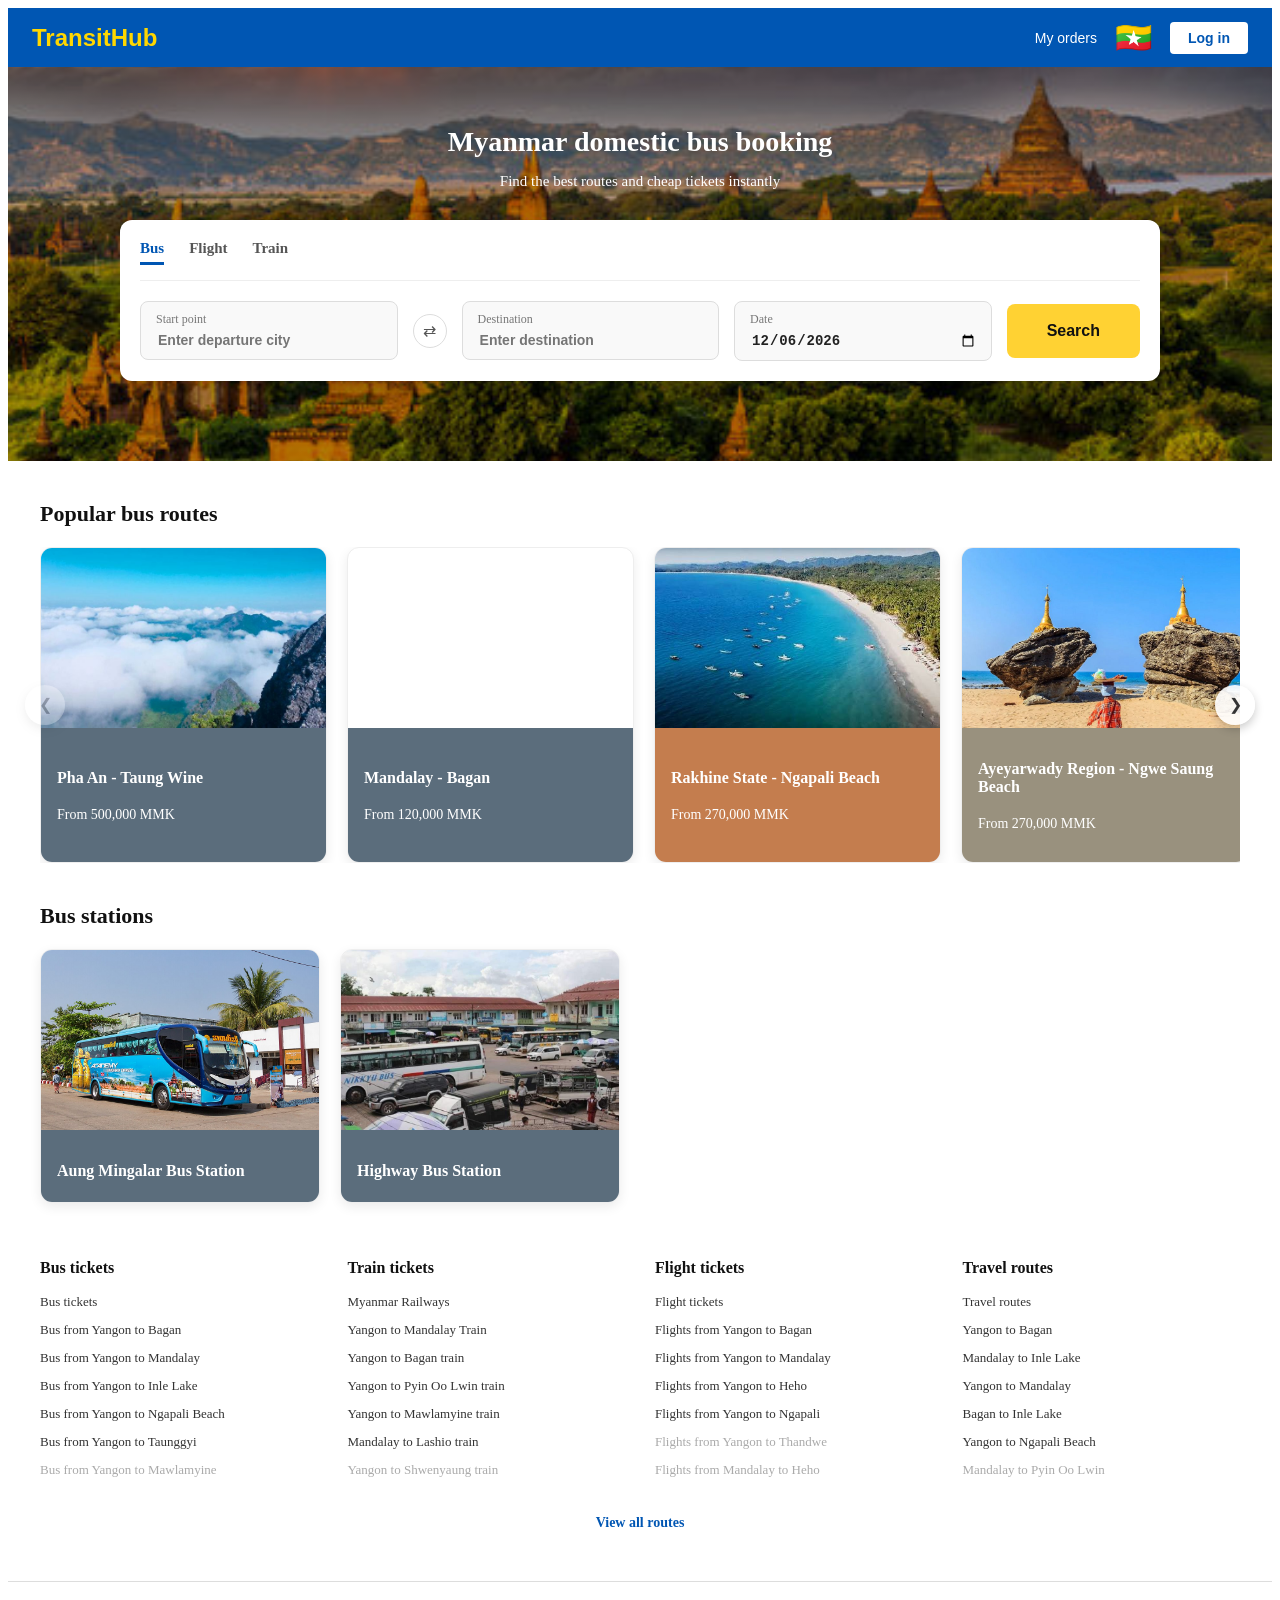
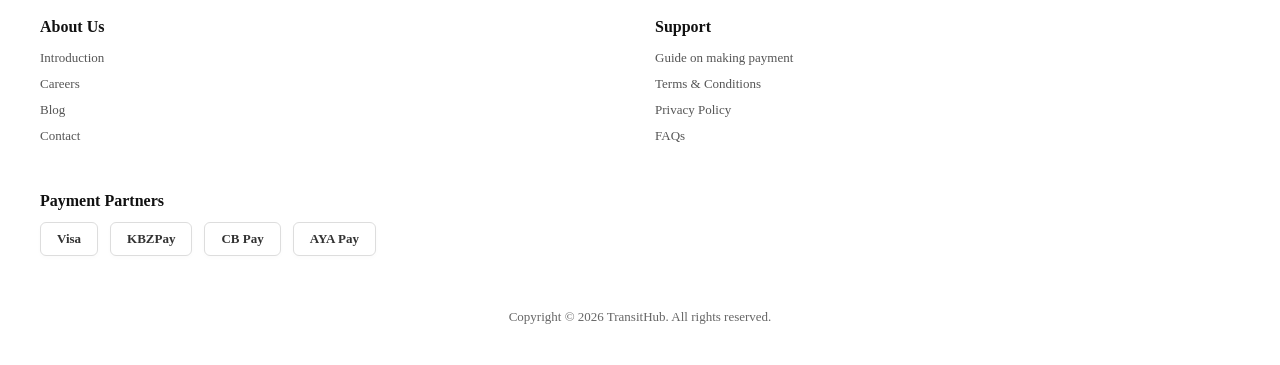
==== bus.html @ b63a52f8 "Initial project structure and setup" ====
<!DOCTYPE html>
<html lang="en">
<head>
    <meta charset="UTF-8">
    <title>TransitHub - Bus Booking</title>
    <link rel="stylesheet" href="style.css">
</head>
<body>
    <!-- Header placeholder -->
    <div id="header-placeholder"></div>

    <!-- Hero Banner -->
    <div class="hero-banner">
        <div class="hero-content">
            <h1>Myanmar domestic bus booking</h1>
            <p>Find the best routes and cheap tickets instantly</p>
            
            <div class="search-card">
                <div class="search-tabs">
                    <a href="bus.html" class="tab active">Bus</a>
                    <a href="flight.html" class="tab">Flight</a>
                    <a href="train.html" class="tab">Train</a>
                </div>
                <div class="search-inputs">
                <div class="input-group">
                    <label>Start point</label>
                    <input type="text" id="startPoint" placeholder="Enter departure city" readonly>
                </div>
                <div class="swap-icon" onclick="swapLocations()">⇄</div>
                <div class="input-group">
                    <label>Destination</label>
                    <input type="text" id="destination" placeholder="Enter destination" readonly>
                </div>
                <div class="input-group">
                    <label>Date</label>
                    <input type="date" id="travelDate" class="date-input">
                </div>
                <button class="search-btn">Search</button>
            </div>
            </div>
        </div>
    </div>

    <!-- === Main Content with Carousel === -->
    <main class="main-content">
        <section class="popular-routes-section">
            <h2>Popular bus routes</h2>
            
            <div class="carousel-container">
                <!-- Previous Button -->
                <button class="carousel-btn prev-btn" onclick="slideRoutes(-1)">&#10094;</button>

                <!-- Cards Track Wrapper -->
                <div class="routes-track-wrapper">
                    <div class="routes-cards-grid" id="routesTrack">
                        <!-- Route Card 1 -->
                        <div class="route-card">
                            <div class="route-img" style="background-image: url('./images/pha-an.jpg');"></div>
                            <div class="route-info blue-bg">
                                <h3>Pha An - Taung Wine</h3>
                                <p>From 500,000 MMK</p>
                            </div>
                        </div>
                        <!-- Route Card 2 -->
                        <div class="route-card">
                            <div class="route-img" style="background-image: url('./images/bagan.jpg');"></div>
                            <div class="route-info blue-bg">
                                <h3>Mandalay - Bagan</h3>
                                <p>From 120,000 MMK</p>
                            </div>
                        </div>
                        <!-- Route Card 3 -->
                        <div class="route-card">
                            <div class="route-img" style="background-image: url('./images/ngapali.jpeg');"></div>
                            <div class="route-info orange-bg">
                                <h3>Rakhine State - Ngapali Beach</h3>
                                <p>From 270,000 MMK</p>
                            </div>
                        </div>
                        <!-- Route Card 4 -->
                        <div class="route-card">
                            <div class="route-img" style="background-image: url('./images/ngwe-saung.jpg');"></div>
                            <div class="route-info khaki-bg">
                                <h3>Ayeyarwady Region - Ngwe Saung Beach</h3>
                                <p>From 270,000 MMK</p>
                            </div>
                        </div>
                        <!-- Route Card 5 -->
                        <div class="route-card">
                            <div class="route-img" style="background-image: url('./images/mawlamyine.jpg');"></div>
                            <div class="route-info blue-bg">
                                <h3>Mon State - Mawlamyine</h3>
                                <p>From 100,000 MMK</p>
                            </div>
                        </div>
                        <!-- Route Card 6 -->
                        <div class="route-card">
                            <div class="route-img" style="background-image: url('./images/inle-lake.jpg');"></div>
                            <div class="route-info blue-bg">
                                <h3>Shan State - Inle Lake</h3>
                                <p>From 120,000 MMK</p>
                            </div>
                        </div>
                        <!-- Route Card 7 -->
                        <div class="route-card">
                            <div class="route-img" style="background-image: url('./images/taunggyi.jpeg');"></div>
                            <div class="route-info orange-bg">
                                <h3>Shan State - Taung Gyi</h3>
                                <p>From 200,000 MMK</p>
                            </div>
                        </div>
                        <!-- Route Card 8 -->
                        <div class="route-card">
                            <div class="route-img" style="background-image: url('./images/mandalay.jpg');"></div>
                            <div class="route-info khaki-bg">
                                <h3>Mandalay - Mandalay Palace</h3>
                                <p>From 270,000 MMK</p>
                            </div>
                        </div>
                    </div>
                </div>

                <!-- Next Button -->
                <button class="carousel-btn next-btn" onclick="slideRoutes(1)">&#10095;</button>
            </div>
        </section>
        <section class="popular-routes-section">
            <h2>Bus stations</h2>
            
            <div class="stations-grid">
                <!-- Station Card 1 -->
                <a href="station-details.html?station=aungmingalar" class="station-card-link">
                    <div class="route-card">
                        <div class="route-img" style="background-image: url('./images/Aung_Mingalar_bus_station.jpg');"></div>
                        <div class="route-info blue-bg">
                            <h3>Aung Mingalar Bus Station</h3>
                        </div>
                    </div>
                </a>

                <!-- Station Card 2 -->
                <a href="station-details.html?station=highway" class="station-card-link">
                    <div class="route-card">
                        <div class="route-img" style="background-image: url('./images/highway-bus-station.jpg');"></div>
                        <div class="route-info blue-bg">
                            <h3>Highway Bus Station</h3>
                        </div>
                    </div>
                </a>
            </div>
        </section>
    </main>

    <!-- Footer placeholder -->
    <div id="footer-placeholder"></div>
    
    <script src="js/load-components.js"></script>
    <script src="js/main.js"></script>
    <script>
        let scrollAmount = 0;

        function updateButtonStates() {
            const track = document.getElementById('routesTrack');
            const prevBtn = document.querySelector('.prev-btn');
            const nextBtn = document.querySelector('.next-btn');
            const maxScroll = track.scrollWidth - track.clientWidth;

            // Handle Previous button
            if (scrollAmount <= 0) {
                prevBtn.classList.add('disabled');
            } else {
                prevBtn.classList.remove('disabled');
            }

            // Handle Next button
            if (scrollAmount >= maxScroll) {
                nextBtn.classList.add('disabled');
            } else {
                nextBtn.classList.remove('disabled');
            }
        }

        function slideRoutes(direction) {
            const track = document.getElementById('routesTrack');
            const singleCardWidth = track.querySelector('.route-card').offsetWidth + 20;
            const scrollStep = singleCardWidth * 4;
            
            scrollAmount += direction * scrollStep;
            const maxScroll = track.scrollWidth - track.clientWidth;
            
            if (scrollAmount < 0) scrollAmount = 0;
            if (scrollAmount > maxScroll) scrollAmount = maxScroll;
            
            track.style.transform = `translateX(-${scrollAmount}px)`;
            
            // Update button states after sliding
            updateButtonStates();
        }

        // Run once on page load to set initial state (e.g., dim the left button initially)
        window.onload = function() {
            updateButtonStates();
        };
    </script>

    <!-- Location Selection Modal -->
    <div id="locationModal" class="modal-overlay" style="display: none;">
        <div class="modal-content">
            <div class="modal-header">
                <h3 id="modal-title">Select Location</h3>
                <button class="close-btn" onclick="closeLocationModal()">&times;</button>
            </div>
            <div class="city-list">
                <div class="city-item" onclick="selectCity('Yangon')">Yangon</div>
                <div class="city-item" onclick="selectCity('Mandalay')">Mandalay</div>
                <div class="city-item" onclick="selectCity('Bagan')">Bagan</div>
                <div class="city-item" onclick="selectCity('Inle Lake')">Inle Lake</div>
                <div class="city-item" onclick="selectCity('Naypyidaw')">Naypyidaw</div>
                <div class="city-item" onclick="selectCity('Taunggyi')">Taunggyi</div>
            </div>
        </div>
    </div>
</body>
</html>
---- style.css ----
/* For header */
.site-header {
    background-color: #0056b3;
    color: #ffffff;
    font-family: Arial, sans-serif;
    width: 100%;
}

.top-bar {
    display: flex;
    justify-content: space-between;
    align-items: center;
    padding: 12px 24px;
    max-width: 1400px;
    margin: 0 auto;
}

.header-left {
    display: flex;
    align-items: center;
    gap: 20px;
}

.logo {
    font-size: 24px;
    font-weight: bold;
    color: #ffd700;
    text-decoration: none;
}


.header-right {
    display: flex;
    align-items: center;
    gap: 18px;
    font-size: 14px;
}

.header-right a {
    color: #ffffff;
    text-decoration: none;
}

.header-right a:hover {
    text-decoration: underline;
}

.flag {
    font-size: 30px; 
}
.login-btn {
    background-color: #ffffff;
    color: #0056b3 !important;
    padding: 8px 18px;
    border-radius: 4px;
    font-weight: bold;
}

/* For Banner */
.hero-banner {
    background: linear-gradient(rgba(0,0,0,0.3), rgba(0,0,0,0.3)), url('./images/hero-bg.jpg') no-repeat center center/cover;
    padding: 40px 20px 80px 20px;
    text-align: center;
    color: #ffffff;
}

.hero-content h1 {
    font-size: 28px;
    margin-bottom: 8px;
}

.hero-content p {
    font-size: 15px;
    margin-bottom: 30px;
}

.search-card {
    background: #ffffff;
    color: #333333;
    max-width: 1000px;
    margin: 0 auto;
    border-radius: 12px;
    box-shadow: 0 10px 25px rgba(0,0,0,0.2);
    padding: 20px;
    text-align: left;
}

.search-tabs {
    display: flex;
    gap: 25px;
    border-bottom: 1px solid #eee;
    padding-bottom: 15px;
    margin-bottom: 20px;
    position: relative;
}

.search-tabs .tab {
    text-decoration: none;
    color: #555;
    font-weight: bold;
    font-size: 15px;
    position: relative;
    padding-bottom: 5px;
}

.search-tabs .tab.active {
    color: #0056b3;
    border-bottom: 3px solid #0056b3;
}




.search-inputs {
    display: flex;
    align-items: center;
    gap: 15px;
}

.input-group {
    flex: 1;
    border: 1px solid #ddd;
    border-radius: 8px;
    padding: 10px 15px;
    background: #f9f9f9;
}

.input-group label {
    display: block;
    font-size: 12px;
    color: #777;
    margin-bottom: 4px;
}

.input-group input {
    width: 100%;
    border: none;
    background: transparent;
    font-size: 14px;
    outline: none;
    font-weight: bold;
    color: #222;
}

.swap-icon {
    background: #fff;
    border: 1px solid #ddd;
    border-radius: 50%;
    width: 32px;
    height: 32px;
    display: flex;
    align-items: center;
    justify-content: center;
    cursor: pointer;
    font-size: 16px;
    color: #555;
}

.search-btn {
    background-color: #ffd233;
    color: #111;
    border: none;
    border-radius: 8px;
    padding: 18px 40px;
    font-size: 16px;
    font-weight: bold;
    cursor: pointer;
    transition: background 0.2s;
}

.search-btn:hover {
    background-color: #ffc107;
}

.footer-routes {
    max-width: 1200px;
    margin: 0 auto;
    padding: 0 20px 30px 20px;
}

.routes-grid {
    display: grid;
    grid-template-columns: repeat(4, 1fr);
    gap: 30px;
}

.route-col h3 {
    font-size: 16px;
    color: #111;
    margin-bottom: 15px;
}

.route-col ul {
    list-style: none;
    padding: 0;
    margin: 0;
}

.route-col li {
    margin-bottom: 10px;
}

.route-col a {
    color: #333;
    text-decoration: none;
    font-size: 13px;
}

.route-col a:hover {
    text-decoration: underline;
    color: #0056b3;
}

.route-col li.muted a {
    color: #aaa;
}

.view-all-container {
    text-align: center;
    margin-top: 25px;
}

.view-all-link {
    color: #0056b3;
    font-weight: bold;
    text-decoration: none;
    font-size: 14px;
}

.view-all-link:hover {
    text-decoration: underline;
}

.footer-divider {
    border: none;
    border-top: 1px solid #ddd;
    margin: 20px 0;
}

.footer-content {
    display: grid;
    grid-template-columns: repeat(2, 1fr);
    max-width: 1200px;
    margin: 0 auto;
    padding: 0 20px 20px 20px;
    gap: 30px;
}

.footer-info-col h3 {
    font-size: 16px;
    color: #111;
    margin-bottom: 12px;
}

.footer-info-col ul {
    list-style: none;
    padding: 0;
    margin: 0;
}

.footer-info-col li {
    margin-bottom: 8px;
}

.footer-info-col a {
    color: #555;
    text-decoration: none;
    font-size: 13px;
}

.footer-info-col a:hover {
    color: #0056b3;
    text-decoration: underline;
}

.footer-payments {
    max-width: 1200px;
    margin: 20px auto;
    padding: 0 20px;
}

.footer-payments h3 {
    font-size: 16px;
    color: #111;
    margin-bottom: 12px;
}

.payment-badges {
    display: flex;
    gap: 12px;
    flex-wrap: wrap;
}

.pay-badge {
    background-color: #ffffff;
    border: 1px solid #ddd;
    padding: 8px 16px;
    border-radius: 6px;
    font-size: 13px;
    font-weight: bold;
    color: #333;
    box-shadow: 0 2px 4px rgba(0,0,0,0.02);
}

.copyright {
    text-align: center;
    padding: 20px 0;
    font-size: 13px;
    color: #666;
}

/* For Main Content */
.popular-routes-section {
    max-width: 1200px;
    margin: 40px auto;
    padding: 0 20px;
}

.popular-routes-section h2 {
    font-size: 22px;
    font-weight: bold;
    color: #111;
    margin-bottom: 20px;
}

.routes-cards-grid {
    display: grid;
    grid-template-columns: repeat(auto-fit, minmax(250px, 1fr));
    gap: 20px;
}

.route-card {
    min-width: calc(25% - 15px);
    flex: 0 0 calc(25% - 15px);
    background: #fff;
    border-radius: 12px;
    overflow: hidden;
    box-shadow: 0 4px 12px rgba(0, 0, 0, 0.08);
    border: 1px solid #eee;
    display: flex;
    flex-direction: column; /* Stacks image and text vertically */
}

.route-img {
    height: 180px;
    background-size: cover;
    background-position: center;
    width: 100%;
}

.route-info {
    padding: 16px;
    color: #fff;
    flex-grow: 1; /* Forces the colored background to expand and fill any remaining height */
    display: flex;
    flex-direction: column;
    justify-content: center;
}

.route-info h3 {
    font-size: 16px;
    font-weight: bold;
    margin-bottom: 6px;
}

.route-info p {
    font-size: 14px;
    font-weight: 500;
}

/* Card bottom color themes matching your design */
.blue-bg { background-color: #5b6d7c; }
.orange-bg { background-color: #c47d4e; }
.khaki-bg { background-color: #99917e; }

.carousel-container {
    position: relative;
    display: flex;
    align-items: center;
    width: 100%;
}

.routes-track-wrapper {
    overflow: hidden;
    width: 100%;
}

.routes-cards-grid {
    display: flex;
    gap: 20px;
    transition: transform 0.3s ease-in-out;
}

.route-card {
    min-width: calc(25% - 15px);
    flex: 0 0 calc(25% - 15px);
    background: #fff;
    border-radius: 12px;
    overflow: hidden;
    box-shadow: 0 4px 12px rgba(0, 0, 0, 0.08);
    border: 1px solid #eee;
}

.carousel-btn {
    position: absolute;
    top: 50%;
    transform: translateY(-50%);
    background-color: rgba(255, 255, 255, 0.9);
    border: none;
    color: #333;
    width: 40px;
    height: 40px;
    border-radius: 50%;
    display: flex;
    align-items: center;
    justify-content: center;
    cursor: pointer;
    box-shadow: 0 4px 10px rgba(0, 0, 0, 0.2);
    z-index: 10;
    font-size: 16px;
    transition: background-color 0.2s;
}

.carousel-btn:hover {
    background-color: #ffffff;
}

.prev-btn {
    left: -15px;
}

.next-btn {
    right: -15px;
}
.carousel-btn.disabled {
    opacity: 0.3;
    cursor: not-allowed;
    pointer-events: none; /* Prevents clicking when disabled */
}

/* Modal Background Overlay */
.modal-overlay {
    display: none; /* Hidden by default */
    position: fixed;
    top: 0;
    left: 0;
    width: 100%;
    height: 100%;
    background-color: rgba(0, 0, 0, 0.6);
    z-index: 1000;
    justify-content: center;
    align-items: center;
}

/* Modal Box */
.modal-content {
    background: #ffffff;
    width: 100%;
    max-width: 440px;
    border-radius: 16px;
    padding: 24px;
    box-shadow: 0 10px 30px rgba(0, 0, 0, 0.2);
    position: relative;
    box-sizing: border-box;
}

.modal-header {
    display: flex;
    justify-content: space-between;
    align-items: center;
    margin-bottom: 20px;
}

.modal-header h2 {
    font-size: 24px;
    font-weight: bold;
    color: #111;
    margin: 0;
}

.close-btn {
    background: none;
    border: none;
    font-size: 24px;
    cursor: pointer;
    color: #555;
}

/* Form Elements */
.phone-input-row {
    display: flex;
    gap: 10px;
    margin-bottom: 16px;
}

.country-code-select {
    border: 1px solid #ddd;
    border-radius: 8px;
    padding: 12px;
    background: #fdfdfd;
    font-weight: bold;
    font-size: 14px;
    display: flex;
    align-items: center;
    gap: 6px;
}

.phone-number-field {
    flex: 1;
    border: 1px solid #ddd;
    border-radius: 8px;
    padding: 12px;
    background: #fff;
}

.phone-number-field input {
    width: 100%;
    border: none;
    outline: none;
    font-size: 15px;
    background: transparent;
}

.recaptcha-box {
    border: 1px solid #d3d3d3;
    background: #f9f9f9;
    border-radius: 8px;
    padding: 12px 16px;
    display: flex;
    justify-content: space-between;
    align-items: center;
    margin-bottom: 20px;
}

.recaptcha-label {
    display: flex;
    align-items: center;
    gap: 10px;
    font-size: 14px;
    color: #333;
    cursor: pointer;
}

.recaptcha-label input {
    width: 20px;
    height: 20px;
    cursor: pointer;
}

.recaptcha-logo {
    text-align: center;
    color: #555;
    font-size: 10px;
}

.recaptcha-icon {
    font-size: 16px;
    display: block;
    color: #1a73e8;
}

.modal-login-btn {
    width: 100%;
    background-color: #051937;
    color: #fff;
    border: none;
    border-radius: 8px;
    padding: 14px;
    font-size: 16px;
    font-weight: bold;
    cursor: pointer;
    margin-bottom: 20px;
}

.divider-or {
    text-align: center;
    border-bottom: 1px solid #e0e0e0;
    line-height: 0.1em;
    margin: 10px 0 25px 0;
}

.divider-or span {
    background: #fff;
    padding: 0 15px;
    color: #777;
    font-size: 14px;
}

.google-login-btn {
    width: 100%;
    background-color: #fff;
    color: #333;
    border: 1px solid #d3d3d3;
    border-radius: 8px;
    padding: 12px;
    font-size: 15px;
    font-weight: bold;
    cursor: pointer;
    display: flex;
    align-items: center;
    justify-content: center;
    gap: 10px;
    margin-bottom: 25px;
}

.google-icon {
    color: #ea4335;
    font-weight: bold;
}

.modal-footer-text {
    text-align: center;
    font-size: 14px;
    color: #555;
}

.modal-footer-text a {
    color: #0056b3;
    text-decoration: none;
    font-weight: bold;
}

.stations-grid {
    display: flex;
    gap: 20px;
}

.station-card-link {
    text-decoration: none;
    color: inherit;
    width: 280px; /* Matches the exact width of your route cards */
    flex-shrink: 0;
}

/* Search Results Styles */
.results-section {
    max-width: 900px;
    margin: 40px auto;
    padding: 0 20px;
}

.results-summary-card {
    background: #fff;
    padding: 20px;
    border-radius: 8px;
    box-shadow: 0 2px 5px rgba(0,0,0,0.05);
    margin-bottom: 25px;
    display: flex;
    flex-direction: column;
    gap: 10px;
}

.results-summary-card h2 {
    margin: 0;
    color: #333;
    font-size: 24px;
}

.results-summary-card p {
    margin: 0;
    color: #666;
}

.result-actions {
    display: flex;
    gap: 15px;
    margin-top: 10px;
}

.back-home-btn, .modify-search-btn {
    text-decoration: none;
    padding: 8px 16px;
    border-radius: 4px;
    font-size: 14px;
    font-weight: 500;
    display: inline-block;
}

.back-home-btn {
    background-color: #f0f0f0;
    color: #333;
}

.back-home-btn:hover {
    background-color: #e0e0e0;
}

.modify-search-btn {
    background-color: #ffc107;
    color: #333;
}

.modify-search-btn:hover {
    background-color: #e0a800;
}

.bus-list-container {
    display: flex;
    flex-direction: column;
    gap: 15px;
}

.bus-result-card {
    display: flex;
    align-items: center;
    background: #fff;
    border-radius: 8px;
    padding: 20px;
    box-shadow: 0 2px 5px rgba(0,0,0,0.05);
    gap: 20px;
}

.bus-img {
    width: 140px;
    height: 100px;
    background-size: cover;
    background-position: center;
    border-radius: 6px;
    flex-shrink: 0;
}

.bus-info {
    flex-grow: 1;
}

.bus-info h3 {
    margin: 0 0 5px 0;
    color: #222;
    font-size: 18px;
}

.bus-type, .departure-time {
    margin: 0 0 3px 0;
    color: #666;
    font-size: 14px;
}

.bus-pricing {
    text-align: right;
}

.price {
    display: block;
    font-size: 20px;
    font-weight: bold;
    color: #d9534f;
    margin-bottom: 10px;
}

.book-now-btn {
    background-color: #007bff;
    color: white;
    border: none;
    padding: 8px 16px;
    border-radius: 4px;
    cursor: pointer;
    font-weight: 500;
}

.book-now-btn:hover {
    background-color: #0056b3;
}

.seat-modal-content {
    max-width: 400px;
    width: 100%;
    background: #fff;
    padding: 20px;
    border-radius: 8px;
    box-shadow: 0 4px 12px rgba(0,0,0,0.15);
}

.driver-seat {
    text-align: center;
    background: #f0f0f0;
    padding: 6px;
    border-radius: 4px;
    font-size: 12px;
    color: #666;
    margin-bottom: 15px;
}

.seats-grid {
    display: grid;
    grid-template-columns: repeat(4, 1fr);
    gap: 10px;
    margin-bottom: 20px;
}

.seat {
    padding: 12px 0;
    text-align: center;
    border: 1px solid #ccc;
    border-radius: 4px;
    cursor: pointer;
    font-weight: 500;
    font-size: 14px;
    background: #f9f9f9;
}

.seat.available:hover {
    border-color: #007bff;
    color: #007bff;
}

.seat.selected {
    background-color: #007bff;
    color: white;
    border-color: #007bff;
}

.seat.booked {
    background-color: #e9ecef;
    color: #adb5bd;
    cursor: not-allowed;
    border-color: #dee2e6;
}

.action-btn {
    width: 100%;
    background-color: #28a745;
    color: white;
    border: none;
    padding: 10px;
    border-radius: 4px;
    font-weight: 500;
    cursor: pointer;
}

.action-btn:disabled {
    background-color: #cccccc;
    cursor: not-allowed;
}

.action-btn:hover:not(:disabled) {
    background-color: #218838;
}

.input-group-modal {
    margin-bottom: 15px;
}

.input-group-modal label {
    display: block;
    margin-bottom: 5px;
    font-size: 14px;
    color: #333;
}

.input-group-modal input {
    width: 100%;
    padding: 8px 12px;
    border: 1px solid #ccc;
    border-radius: 4px;
    box-sizing: border-box;
}

.selected-summary {
    margin-bottom: 15px;
    color: #333;
}
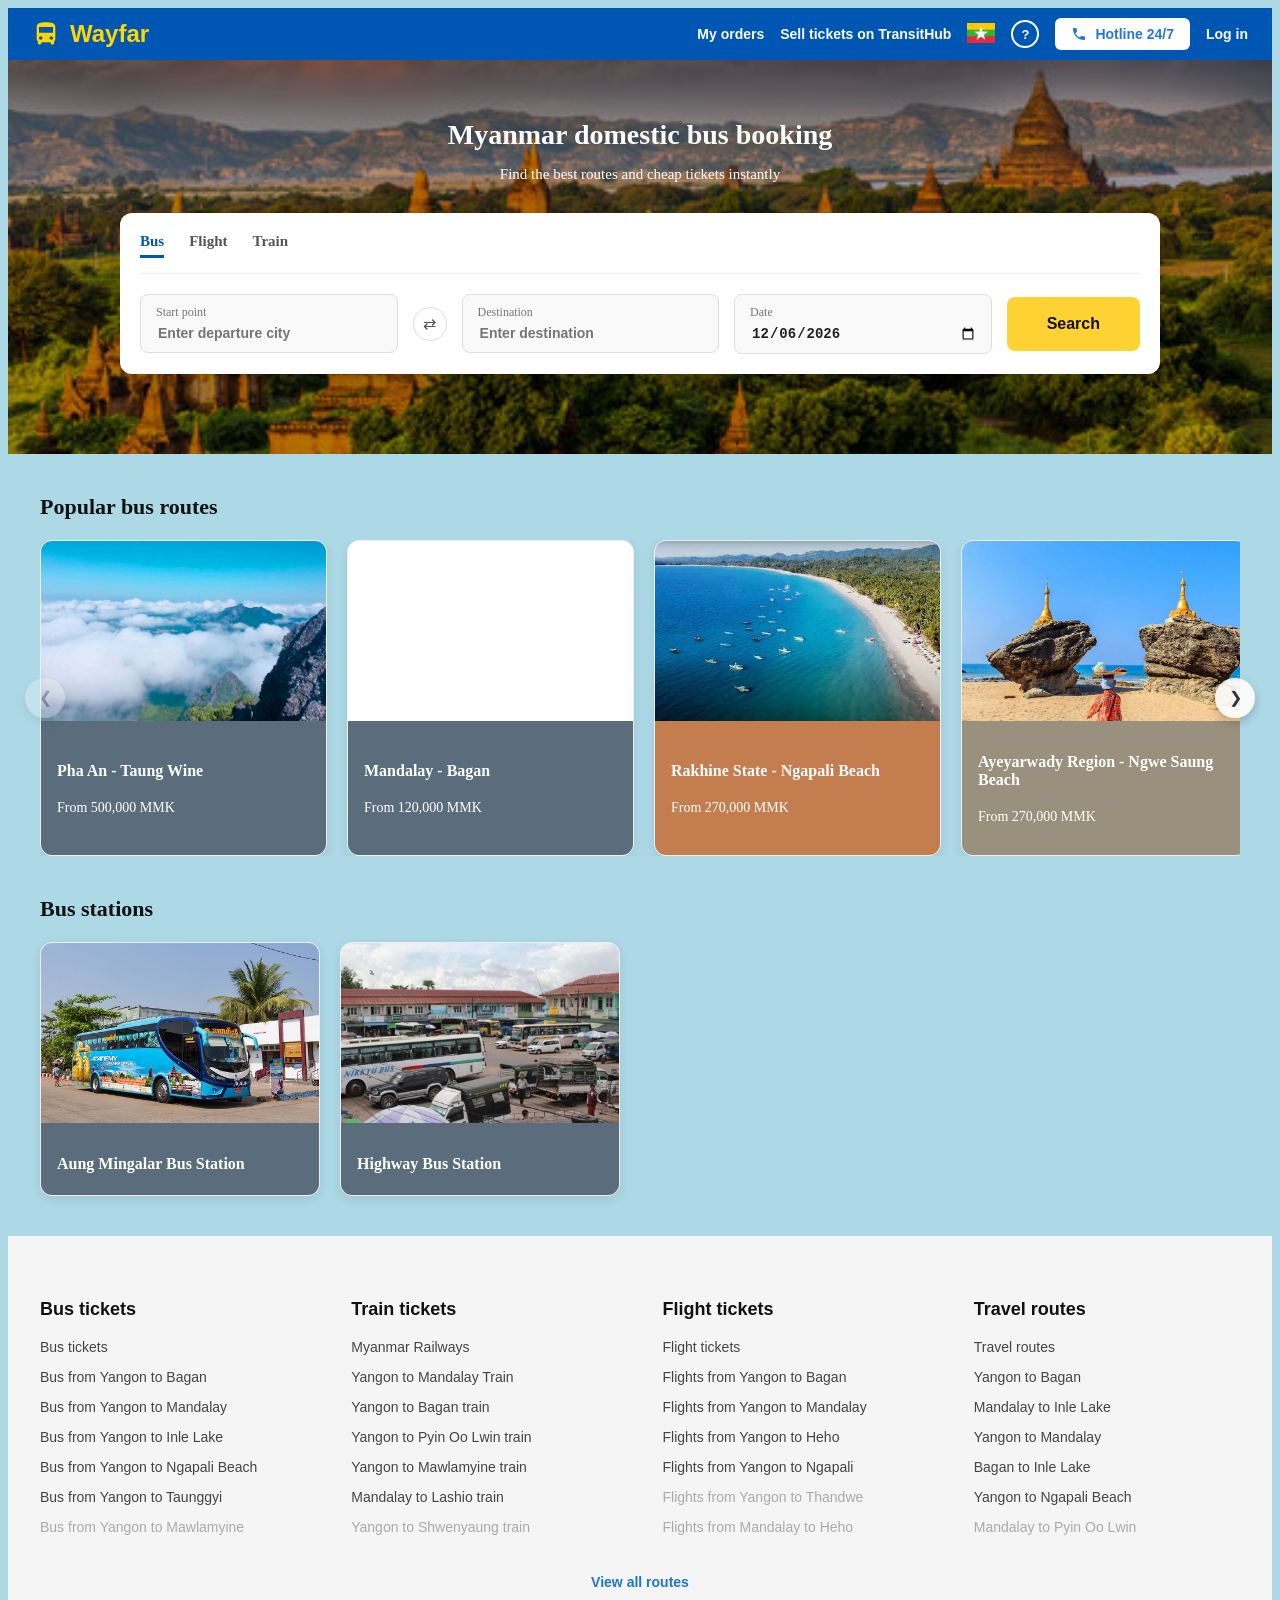
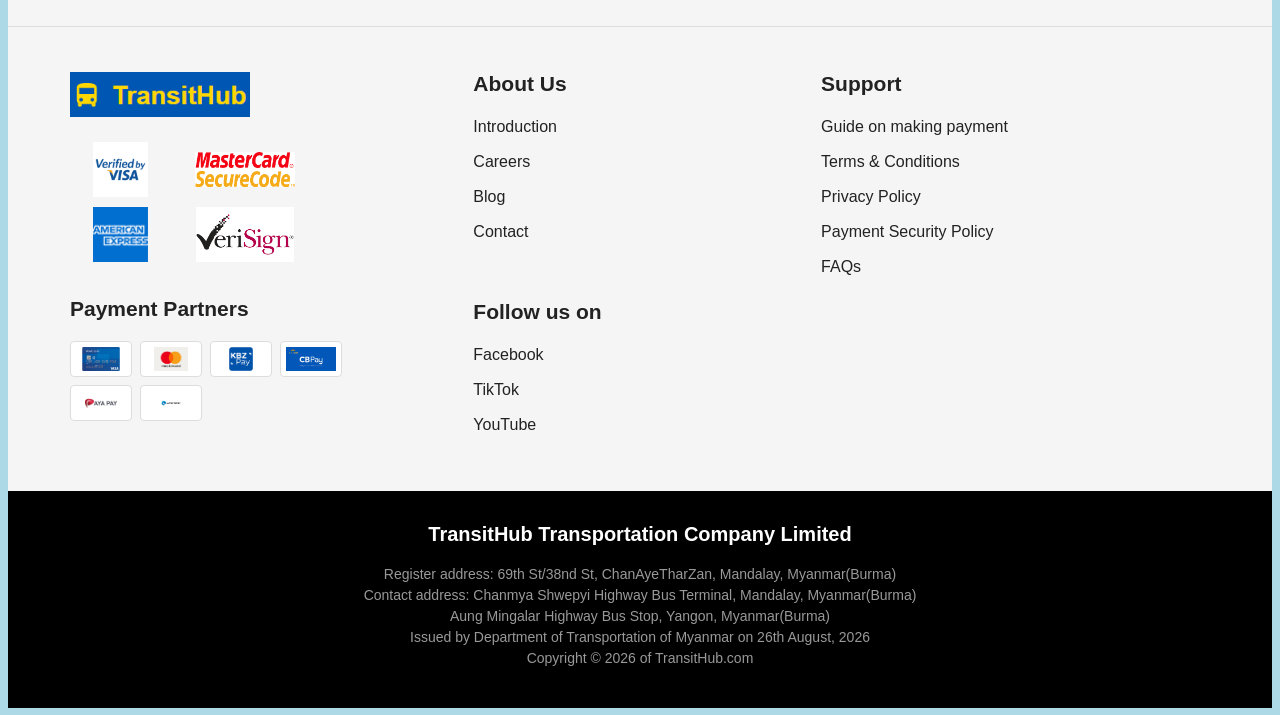
==== commit 5328201e: "all done css" ====
--- a/bus.html
+++ b/bus.html
@@ -4,6 +4,7 @@
     <meta charset="UTF-8">
     <title>TransitHub - Bus Booking</title>
     <link rel="stylesheet" href="style.css">
+    
 </head>
 <body>
     <!-- Header placeholder -->
--- a/style.css
+++ b/style.css
@@ -10,30 +10,41 @@
     display: flex;
     justify-content: space-between;
     align-items: center;
-    padding: 12px 24px;
+    padding: 10px 24px;
     max-width: 1400px;
     margin: 0 auto;
-}
-
+    box-sizing: border-box;
+}
+
+/* Left Side logo  */
 .header-left {
     display: flex;
     align-items: center;
-    gap: 20px;
+    flex-shrink: 0;
 }
 
 .logo {
+    display: flex;
+    align-items: center;
+    gap: 10px;
     font-size: 24px;
     font-weight: bold;
     color: #ffd700;
     text-decoration: none;
 }
 
-
+.brand-icon {
+    fill: #ffd700;
+}
+
+/* Right Side  */
 .header-right {
     display: flex;
     align-items: center;
-    gap: 18px;
-    font-size: 14px;
+    gap: 16px;
+    font-size: 14px;
+    font-weight: 600;
+    white-space: nowrap;
 }
 
 .header-right a {
@@ -41,20 +52,65 @@
     text-decoration: none;
 }
 
-.header-right a:hover {
+.header-right a.nav-link:hover {
     text-decoration: underline;
 }
 
-.flag {
-    font-size: 30px; 
-}
-.login-btn {
+.flag-icon img {
+    width: 28px;
+    height: 20px;
+    object-fit: cover;
+    display: inline-flex;
+    align-items: center;
+    justify-content: center;
+    flex-shrink: 0;
+    cursor: pointer;
+}
+
+.help-btn {
+    display: inline-flex;
+    align-items: center;
+    justify-content: center;
+    width: 24px;
+    height: 24px;
+    border: 2px solid #ffffff;
+    border-radius: 50%;
+    font-size: 13px;
+    font-weight: bold;
+}
+
+.hotline-btn {
+    display: inline-flex;
+    align-items: center;
+    justify-content: center;
     background-color: #ffffff;
-    color: #0056b3 !important;
-    padding: 8px 18px;
-    border-radius: 4px;
-    font-weight: bold;
-}
+    color: #2474e5 !important;
+    padding: 8px 16px;
+    border-radius: 6px;
+    font-weight: bold;
+    gap: 8px;
+    white-space: nowrap;
+    flex-shrink: 0;
+}
+
+.login-btn { 
+    display: inline-flex; 
+    align-items: center; 
+    justify-content: center; 
+    background-color: #ffffff; 
+    color: #2474e5 !important; 
+    padding: 8px 22px; 
+    border-radius: 6px; 
+    font-weight: bold; 
+    text-decoration: none; 
+    white-space: nowrap; 
+    flex-shrink: 0;
+} 
+    
+/* .login-btn:hover { 
+    background-color: #f0f0f0; 
+    text-decoration: none; 
+} */
 
 /* For Banner */
 .hero-banner {
@@ -231,82 +287,301 @@
     text-decoration: underline;
 }
 
+/* ===== Footer ====== */
+body {
+    background-color: lightblue;
+}
+
+/* modified by me */
+.site-footer {
+    width: 100%;
+    background-color: #f5f5f5;
+    color: #222;
+    font-family: Arial, Helvetica, sans-serif;
+}
+
+
+/* ROUTES */
+.footer-routes {
+    max-width: 1200px;
+    margin: 0 auto;
+    padding: 45px 30px 35px;
+}
+
+.routes-grid {
+    display: grid;
+    grid-template-columns: repeat(4, 1fr);
+    gap: 45px;
+}
+
+.route-col h3 {
+    font-size: 18px;
+    margin-bottom: 18px;
+}
+
+.route-col ul {
+    list-style: none;
+    padding: 0;
+    margin: 0;
+}
+
+.route-col li {
+    margin-bottom: 12px;
+}
+
+.route-col a {
+    text-decoration: none;
+    color: #444;
+    font-size: 14px;
+}
+
+.route-col a:hover {
+    color: #1976d2;
+}
+
+.route-col .muted a {
+    color: #999;
+}
+
+.view-all-container {
+    text-align: center;
+    margin-top: 25px;
+}
+
+.view-all-link {
+    color: #1976d2;
+    text-decoration: none;
+    font-weight: 600;
+}
+
 .footer-divider {
     border: none;
     border-top: 1px solid #ddd;
-    margin: 20px 0;
-}
-
+    margin: 0;
+}
+
+
+/* LOWER FOOTER */
 .footer-content {
-    display: grid;
-    grid-template-columns: repeat(2, 1fr);
+    width: 100%;
     max-width: 1200px;
     margin: 0 auto;
-    padding: 0 20px 20px 20px;
-    gap: 30px;
-}
-
-.footer-info-col h3 {
-    font-size: 16px;
-    color: #111;
-    margin-bottom: 12px;
-}
-
-.footer-info-col ul {
+    padding: 45px 30px 40px;
+    box-sizing: border-box;
+    display: grid;
+    grid-template-columns: 1.2fr 1fr 1.4fr;
+    column-gap: 70px;
+    align-items: start;
+}
+
+
+/* LOGO + VERIFICATION */
+.footer-brand {
+    display: flex;
+    flex-direction: column;
+    align-items: flex-start;
+}
+
+
+/* Logo */
+
+.footer-logo {
+    margin-bottom: 25px;
+}
+
+.footer-logo img {
+    width: 180px;
+    height: auto;
+    display: block;
+}
+
+
+/* VERIFICATION */
+.verification-logos {
+    display: grid;
+    grid-template-columns: repeat(2, 110px);
+    gap: 10px 15px;
+    margin-bottom: 35px;
+}
+
+.verification-logos img {
+    width: 100px;
+    height: 55px;
+    object-fit: contain;
+    display: block;
+}
+
+
+/* ABOUT + SOCIAL */
+.footer-about {
+    display: flex;
+    flex-direction: column;
+    align-items: flex-start;
+}
+
+
+/* FOOTER INFORMATION */
+.footer-info-col h3,
+.socialmedia h3 {
+    margin: 0 0 22px;
+    font-size: 21px;
+    font-weight: 700;
+}
+
+.footer-info-col ul,
+.socialmedia ul {
     list-style: none;
     padding: 0;
     margin: 0;
 }
 
-.footer-info-col li {
-    margin-bottom: 8px;
-}
-
-.footer-info-col a {
-    color: #555;
+.footer-info-col li,
+.socialmedia li {
+    margin-bottom: 17px;
+}
+
+.footer-info-col a,
+.socialmedia a {
+    color: #222;
     text-decoration: none;
-    font-size: 13px;
-}
-
-.footer-info-col a:hover {
-    color: #0056b3;
-    text-decoration: underline;
-}
-
+    font-size: 16px;
+}
+
+.footer-info-col a:hover,
+.socialmedia a:hover {
+    color: #1976d2;
+}
+
+
+/* SOCIALMEDIA  */
+.socialmedia {
+    margin-top: 42px;
+}
+
+
+
+/* PAYMENT  */
 .footer-payments {
-    max-width: 1200px;
-    margin: 20px auto;
-    padding: 0 20px;
+    margin-top: 0;
 }
 
 .footer-payments h3 {
-    font-size: 16px;
-    color: #111;
-    margin-bottom: 12px;
+    margin: 0 0 20px;
+    font-size: 21px;
+    font-weight: 700;
 }
 
 .payment-badges {
-    display: flex;
-    gap: 12px;
-    flex-wrap: wrap;
+    display: grid;
+    grid-template-columns: repeat(4, 1fr);
+    gap: 8px;
+    width: 100%;
+    max-width: 270px;
 }
 
 .pay-badge {
-    background-color: #ffffff;
+    width: 62px;
+    height: 36px;
+    display: flex;
+    align-items: center;
+    justify-content: center;
+    background-color: #fff;
     border: 1px solid #ddd;
-    padding: 8px 16px;
-    border-radius: 6px;
-    font-size: 13px;
-    font-weight: bold;
-    color: #333;
-    box-shadow: 0 2px 4px rgba(0,0,0,0.02);
-}
+    border-radius: 4px;
+    box-sizing: border-box;
+    padding: 5px;
+}
+
+.pay-badge img {
+    width: 100%;
+    height: 100%;
+    object-fit: contain;
+    display: block;
+}
+
+
+/* COPYRIGHT  */
 
 .copyright {
+    width: 100%;
+    background-color: #000;
+    color: #999;
     text-align: center;
-    padding: 20px 0;
-    font-size: 13px;
-    color: #666;
+    padding: 32px 20px;
+    box-sizing: border-box;
+}
+
+.copyright h3 {
+    margin: 0 0 18px;
+    color: #fff;
+    font-size: 20px;
+    font-weight: 700;
+}
+
+.copyright p {
+    margin: 7px 0;
+    font-size: 14px;
+    line-height: 1.5;
+}
+
+
+
+/* Desktop  */
+@media (max-width: 900px) {
+
+    .footer-content {
+        grid-template-columns: repeat(2, 1fr);
+
+        column-gap: 40px;
+
+        row-gap: 50px;
+    }
+
+    .routes-grid {
+        grid-template-columns: repeat(2, 1fr);
+
+        gap: 30px;
+    }
+}
+
+
+
+/* Mobile  */
+@media (max-width: 600px) {
+
+    .footer-routes {
+        padding: 30px 20px;
+    }
+
+    .routes-grid {
+        grid-template-columns: 1fr;
+    }
+
+    .footer-content {
+        grid-template-columns: 1fr;
+
+        padding: 35px 20px;
+
+        gap: 40px;
+    }
+
+    .payment-badges {
+        max-width: 300px;
+
+        grid-template-columns: repeat(4, 1fr);
+    }
+
+    .pay-badge {
+        font-size: 11px;
+    }
+
+    .copyright {
+        padding: 25px 15px;
+    }
+
+    .copyright p {
+        font-size: 12px;
+    }
 }
 
 /* For Main Content */
@@ -356,6 +631,7 @@
     flex-direction: column;
     justify-content: center;
 }
+
 
 .route-info h3 {
     font-size: 16px;
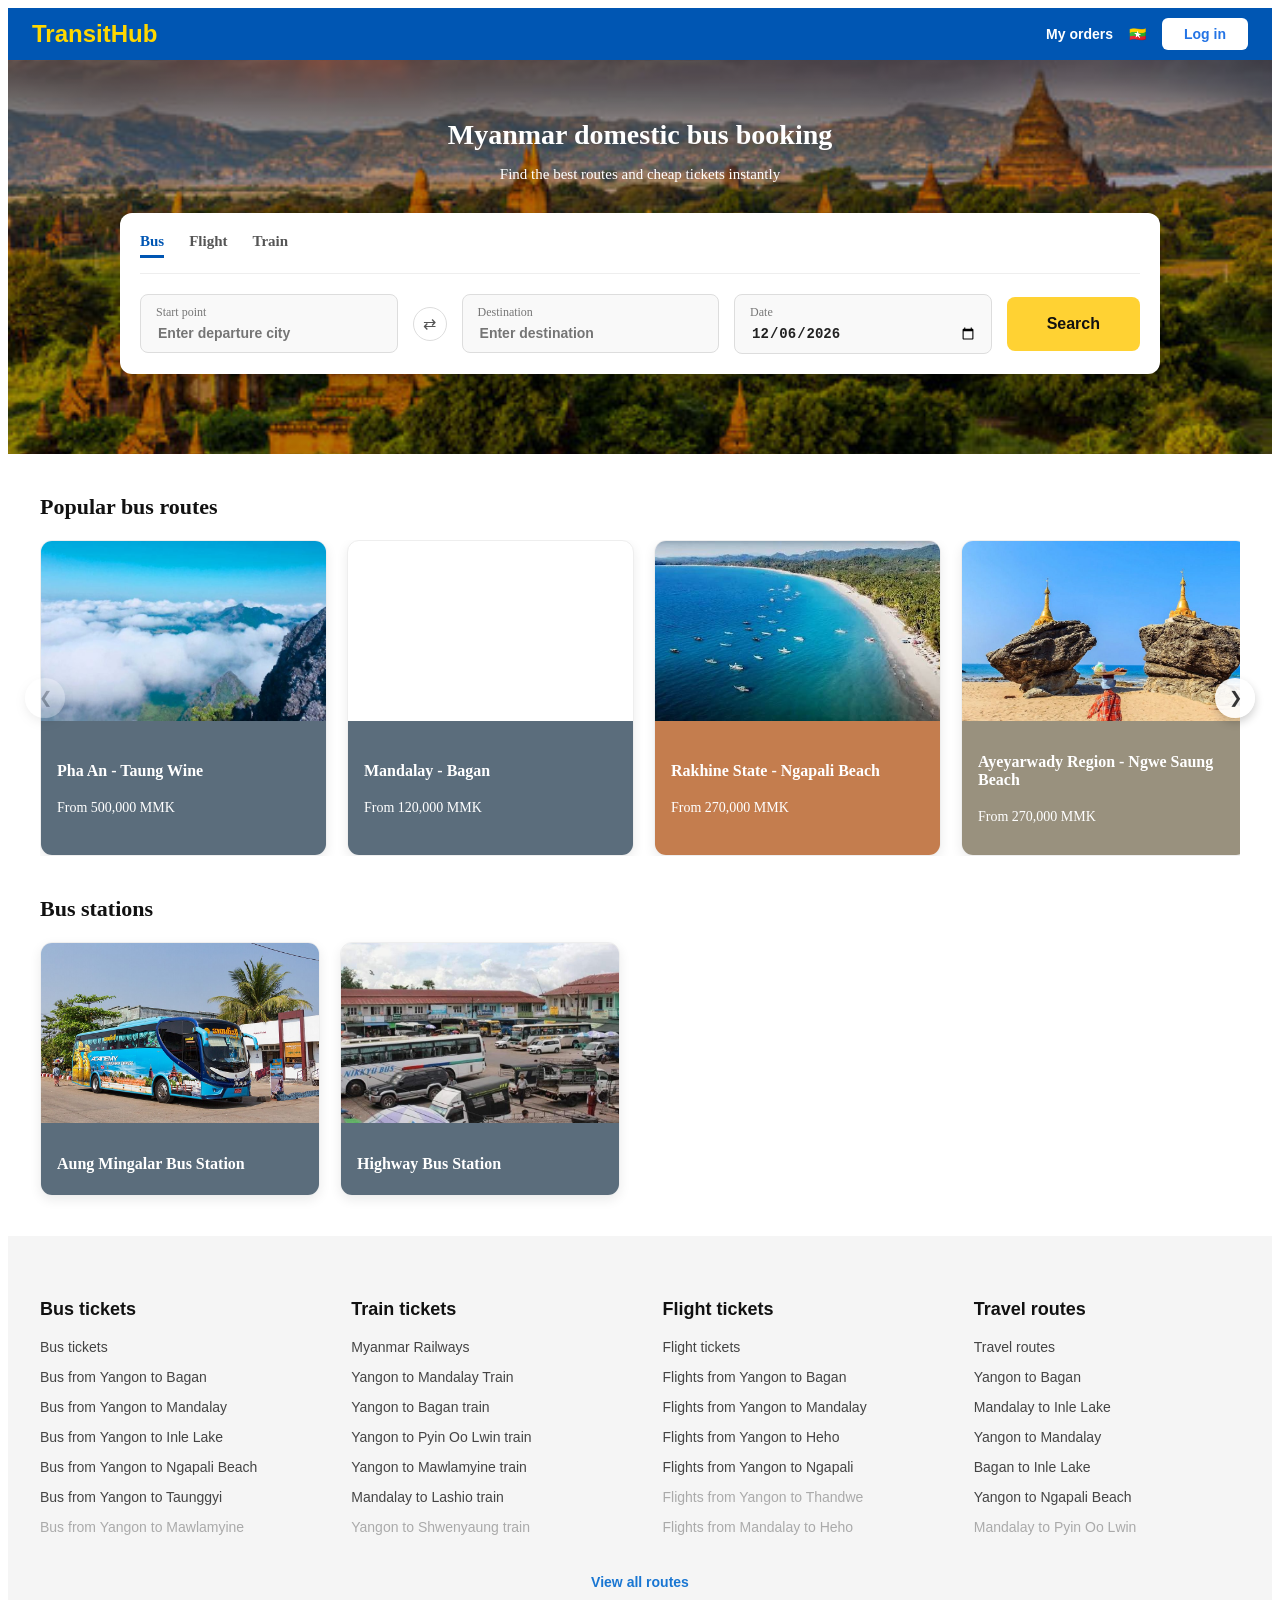
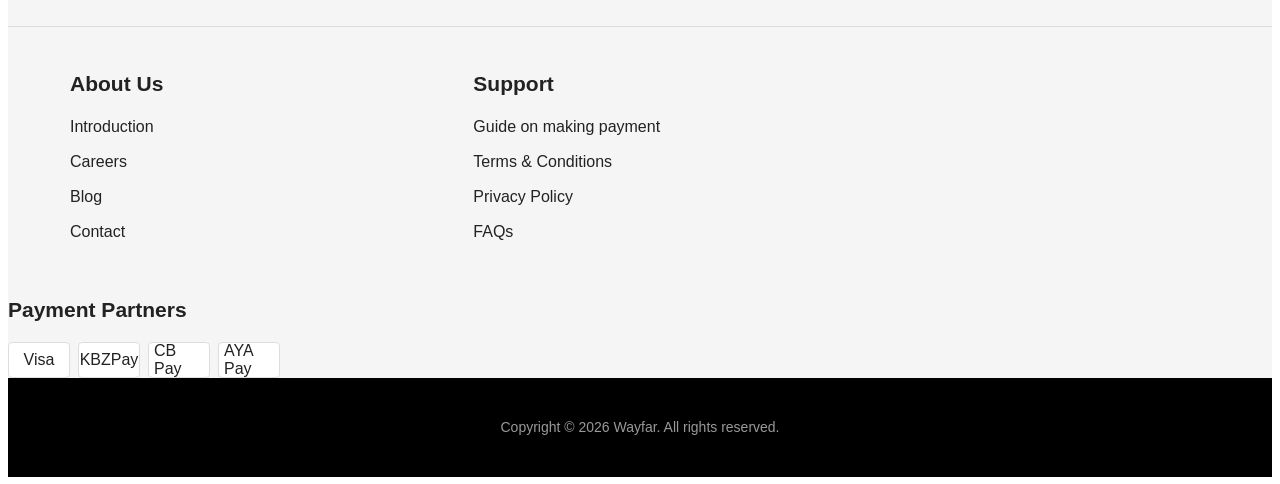
==== commit a80d0eb9: "Complete login modal and session persistence" ====
--- a/bus.html
+++ b/bus.html
@@ -2,9 +2,8 @@
 <html lang="en">
 <head>
     <meta charset="UTF-8">
-    <title>TransitHub - Bus Booking</title>
+    <title>Wayfar - Bus Booking</title>
     <link rel="stylesheet" href="style.css">
-    
 </head>
 <body>
     <!-- Header placeholder -->
--- a/style.css
+++ b/style.css
@@ -289,7 +289,7 @@
 
 /* ===== Footer ====== */
 body {
-    background-color: lightblue;
+    background-color: white;
 }
 
 /* modified by me */
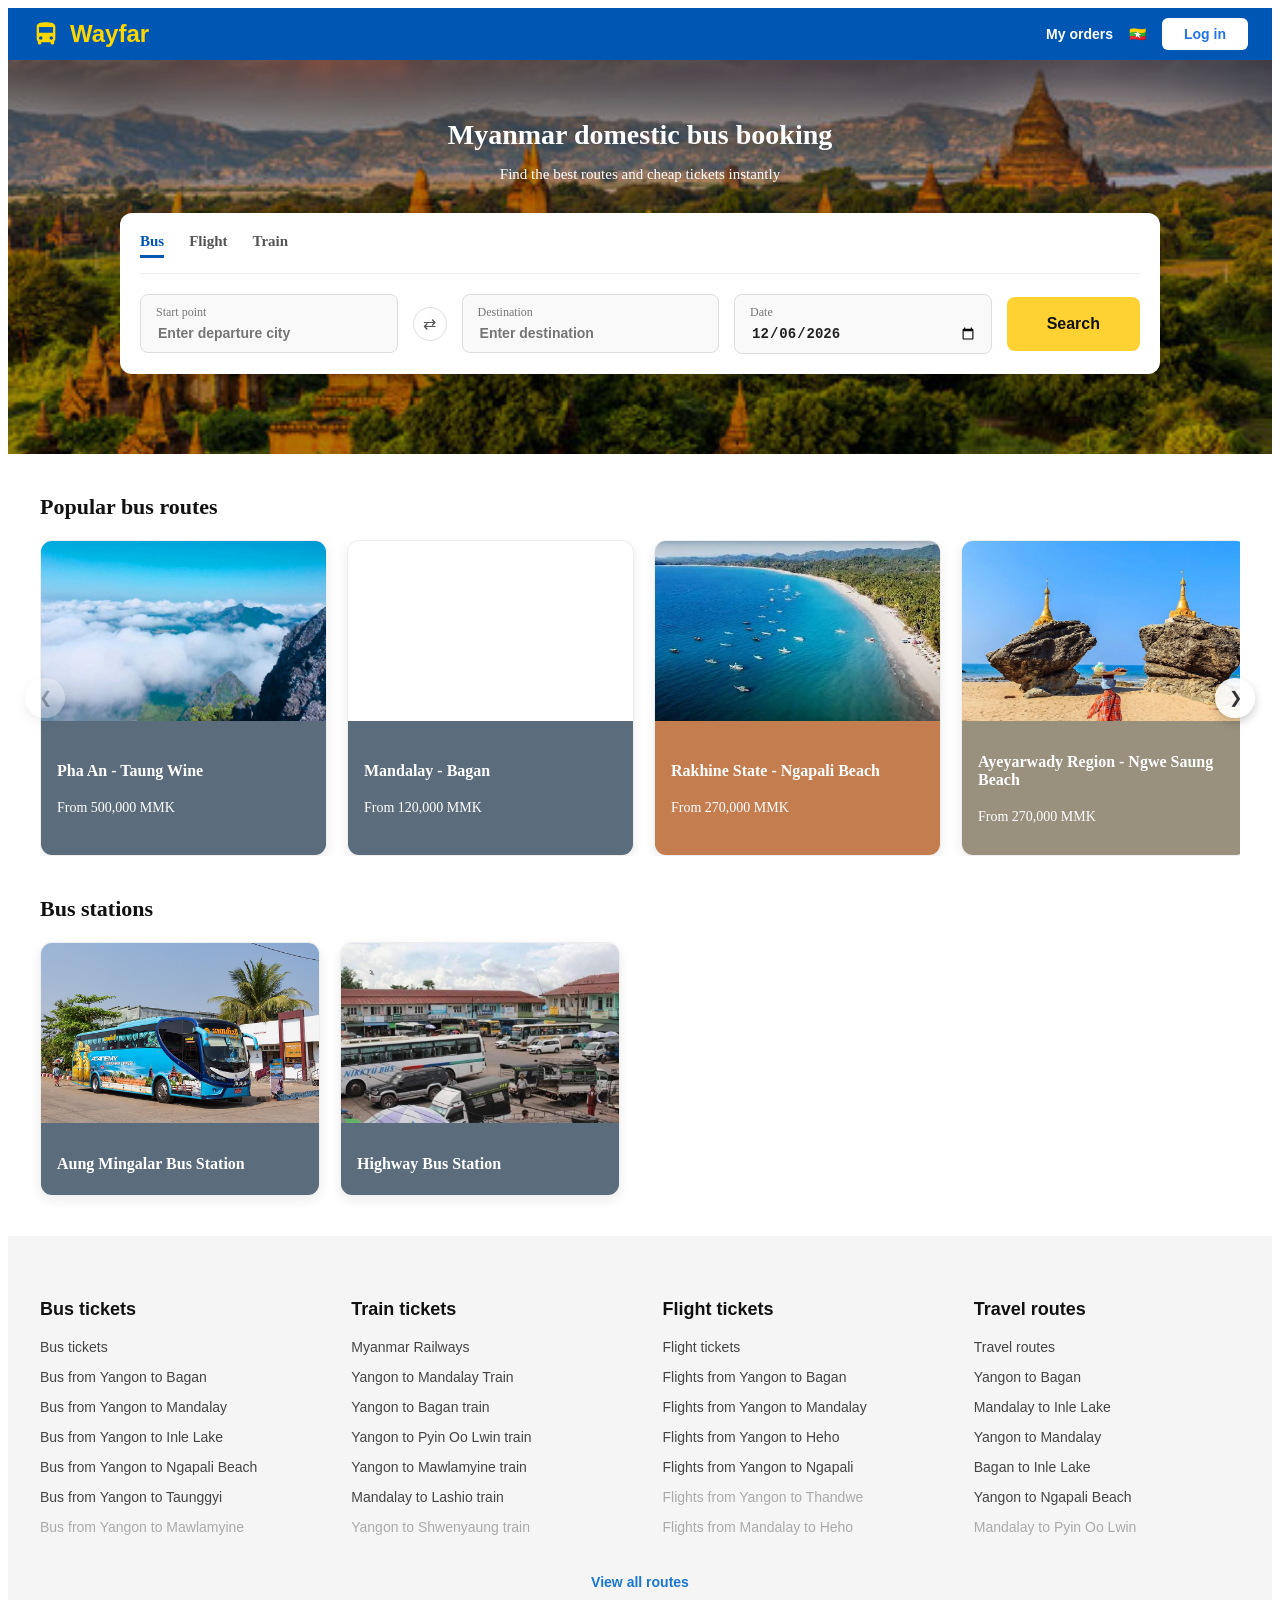
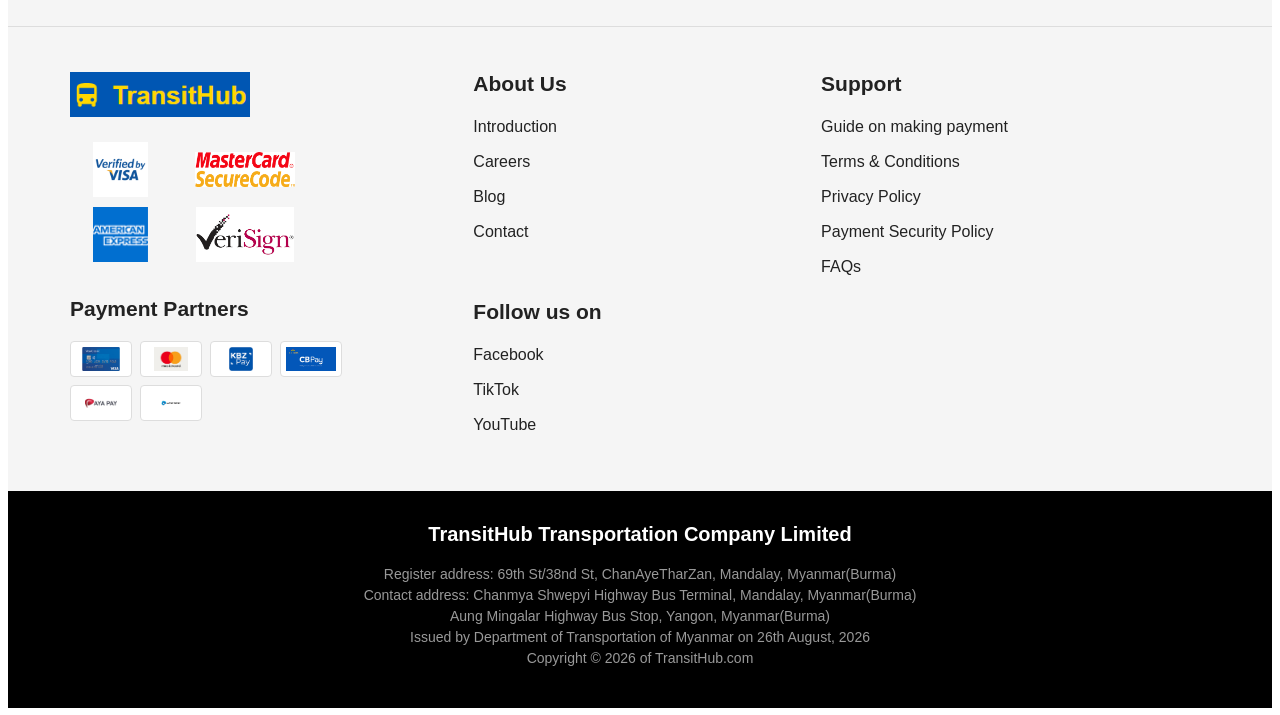
==== commit 61bd34af: "Merge branch 'main' into feature/khinthuzaraung" ====
--- a/bus.html
+++ b/bus.html
@@ -4,6 +4,7 @@
     <meta charset="UTF-8">
     <title>Wayfar - Bus Booking</title>
     <link rel="stylesheet" href="style.css">
+    
 </head>
 <body>
     <!-- Header placeholder -->
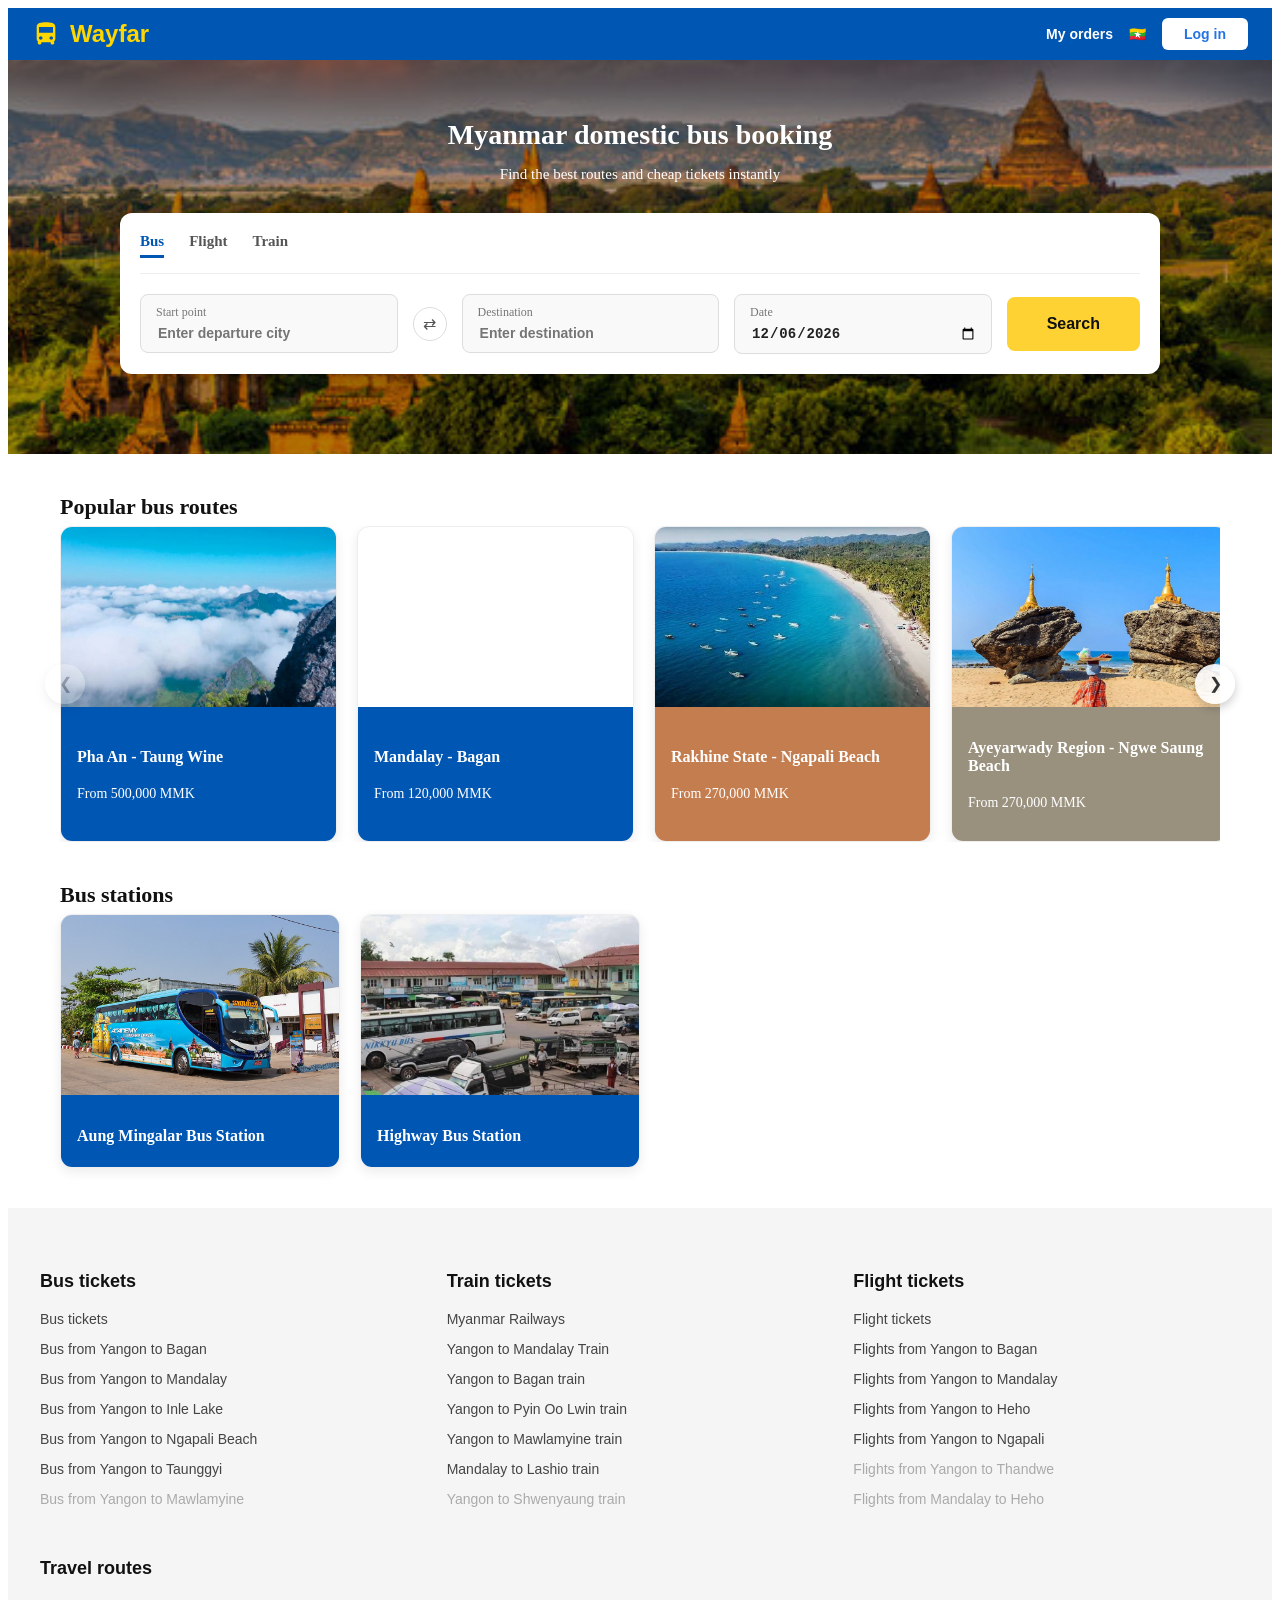
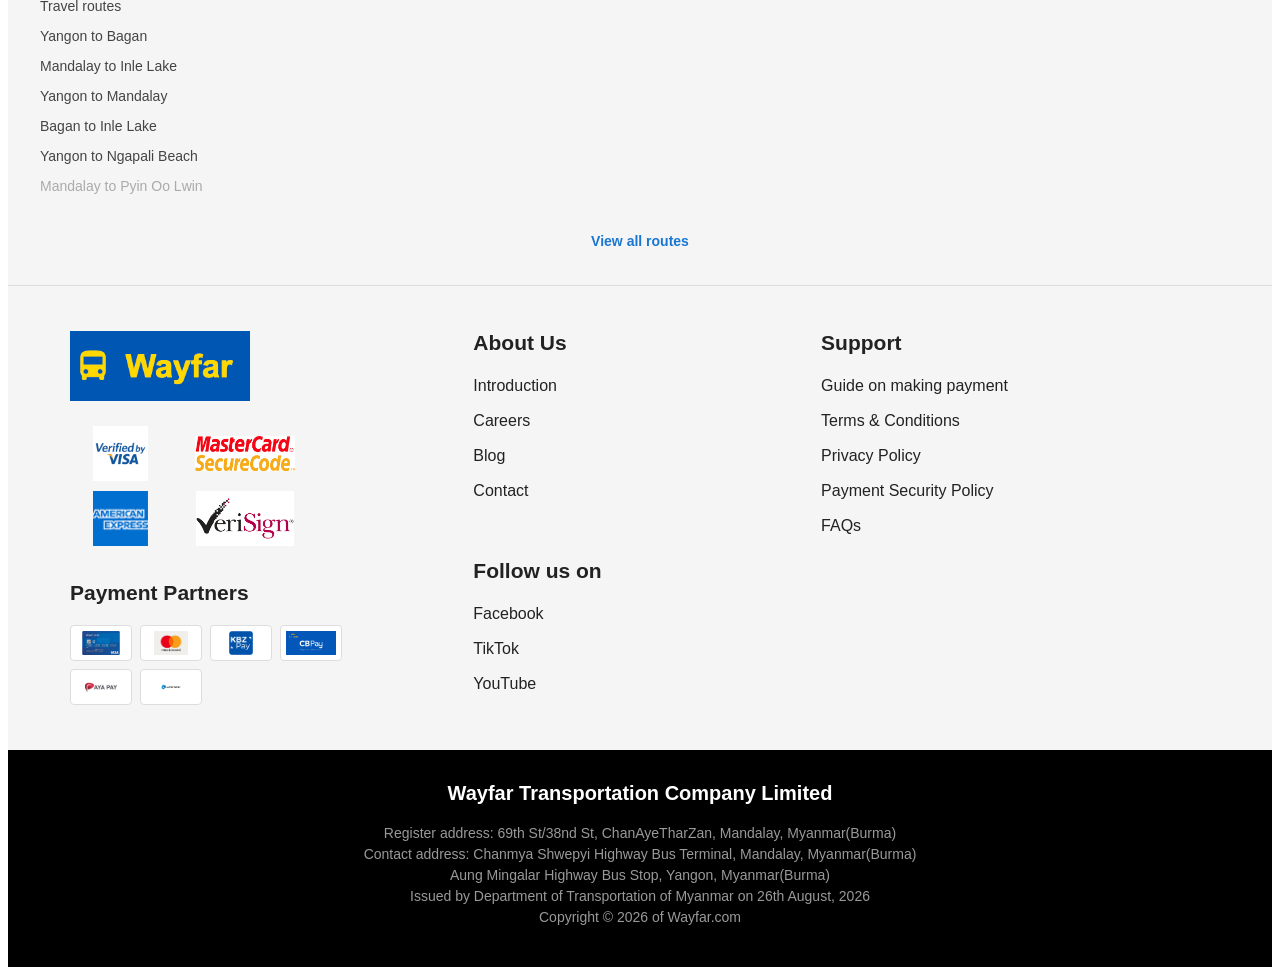
==== commit 8a5dde1b: "Create flight and train pages by yuyukhine" ====
--- a/bus.html
+++ b/bus.html
@@ -211,13 +211,15 @@
                 <h3 id="modal-title">Select Location</h3>
                 <button class="close-btn" onclick="closeLocationModal()">&times;</button>
             </div>
-            <div class="city-list">
-                <div class="city-item" onclick="selectCity('Yangon')">Yangon</div>
-                <div class="city-item" onclick="selectCity('Mandalay')">Mandalay</div>
-                <div class="city-item" onclick="selectCity('Bagan')">Bagan</div>
-                <div class="city-item" onclick="selectCity('Inle Lake')">Inle Lake</div>
-                <div class="city-item" onclick="selectCity('Naypyidaw')">Naypyidaw</div>
-                <div class="city-item" onclick="selectCity('Taunggyi')">Taunggyi</div>
+            <div class="modal-body">
+                <ul class="city-list">
+                    <li onclick="selectCity('Yangon')">Yangon</li>
+                    <li onclick="selectCity('Mandalay')">Mandalay</li>
+                    <li onclick="selectCity('Naypyidaw')">Bagan</li>
+                    <li onclick="selectCity('Inle Lake')">Inle Lake</li>
+                    <li onclick="selectCity('Naypyidaw')">Naypyidaw</li>
+                    <li onclick="selectCity('Taunggyi')">Taunggyi</li>
+                </ul>
             </div>
         </div>
     </div>
--- a/style.css
+++ b/style.css
@@ -716,7 +716,7 @@
 
 /* Modal Background Overlay */
 .modal-overlay {
-    display: none; /* Hidden by default */
+    display: none; 
     position: fixed;
     top: 0;
     left: 0;
@@ -1134,4 +1134,1451 @@
 .selected-summary {
     margin-bottom: 15px;
     color: #333;
-}+}
+
+/* Flight and Train */
+/* Container Layout */
+.offers-container {
+    max-width: 1200px;
+    margin: 30px auto;
+    padding: 0 20px;
+}
+
+.breadcrumb {
+    font-size: 13px;
+    color: #777;
+    margin-bottom: 24px;
+}
+
+.breadcrumb a {
+    color: #0056b3;
+    text-decoration: none;
+}
+
+.breadcrumb span {
+    color: #333;
+    font-weight: bold;
+}
+
+/* Attractive Offers Header */
+.offers-section {
+    margin-bottom: 35px;
+}
+
+.section-header {
+    display: flex;
+    justify-content: space-between;
+    align-items: center;
+    margin-bottom: 16px;
+}
+
+.section-header h2,
+.section-title {
+    font-size: 20px;
+    font-weight: bold;
+    color: #111;
+}
+
+.slider-nav {
+    display: flex;
+    gap: 8px;
+}
+
+.nav-btn {
+    width: 32px;
+    height: 32px;
+    border-radius: 50%;
+    border: 1px solid #ddd;
+    background-color: #fff;
+    color: #333;
+    font-size: 14px;
+    cursor: pointer;
+    display: flex;
+    align-items: center;
+    justify-content: center;
+    transition: background 0.2s;
+}
+
+.nav-btn:hover {
+    background-color: #f0f0f0;
+}
+
+/* Horizontal Voucher Tickets */
+.vouchers-scroll-container {
+    display: flex;
+    gap: 16px;
+    overflow-x: auto;
+    padding-bottom: 12px;
+}
+
+.vouchers-scroll-container::-webkit-scrollbar {
+    height: 6px;
+}
+
+.vouchers-scroll-container::-webkit-scrollbar-thumb {
+    background: #ccc;
+    border-radius: 4px;
+}
+
+.voucher-ticket {
+    flex: 0 0 260px;
+    display: flex;
+    background: #fff;
+    border: 1px solid #ddd;
+    border-radius: 10px;
+    overflow: hidden;
+    height: 82px;
+    box-shadow: 0 2px 6px rgba(0,0,0,0.04);
+    cursor: pointer;
+}
+
+.ticket-left {
+    width: 75px;
+    display: flex;
+    flex-direction: column;
+    align-items: center;
+    justify-content: center;
+    color: #ffffff;
+    padding: 6px;
+    text-align: center;
+}
+
+.blue-bg { background-color: #0056b3; }
+.dark-blue-bg { background-color: #0d2e5c; }
+.flash-sale-bg { background-color: #0066cc; }
+
+.ticket-left .icon { font-size: 14px; }
+.ticket-left .tag-text { font-size: 10px; font-weight: bold; margin-top: 2px; }
+.ticket-left .badge-percent {
+    font-size: 10px;
+    margin-top: 4px;
+    background: rgba(255, 255, 255, 0.25);
+    padding: 1px 6px;
+    border-radius: 8px;
+}
+
+.ticket-divider {
+    border-right: 2px dashed #ddd;
+    margin: 6px 0;
+}
+
+.ticket-right {
+    flex: 1;
+    padding: 8px 12px;
+    display: flex;
+    flex-direction: column;
+    justify-content: space-between;
+}
+
+.ticket-right h3 {
+    font-size: 14px;
+    font-weight: bold;
+    color: #111;
+    margin: 0;
+}
+
+.ticket-right p {
+    font-size: 11px;
+    color: #666;
+    margin: 0;
+    white-space: nowrap;
+    overflow: hidden;
+    text-overflow: ellipsis;
+}
+
+.ticket-right .expiry-date {
+    font-size: 10px;
+    color: #888;
+    font-weight: 600;
+}
+
+/* Flight Deals Section */
+.deals-section {
+    margin-bottom: 40px;
+}
+
+.deals-grid {
+    display: grid;
+    grid-template-columns: repeat(auto-fill, minmax(240px, 1fr));
+    gap: 20px;
+    margin-top: 16px;
+}
+
+.deal-card {
+background: #ffffff;
+    border-radius: 12px;
+    overflow: hidden;
+    box-shadow: 0 4px 12px rgba(0, 0, 0, 0.08);
+    border: 1px solid #eee;
+    display: flex;
+    flex-direction: column;
+    transition: transform 0.2s ease;
+    cursor: pointer;
+}
+
+.deal-card:hover {
+    transform: translateY(-3px);
+}
+
+.card-image {
+    height: 180px;
+    width: 100%;
+    background-color: #f0f0f0;
+}
+
+.card-image img {
+    width: 100%;
+    height: 100%;
+    object-fit: cover;
+    display: block;
+}
+
+.card-content {
+    padding: 14px;
+    font-weight: bold;
+}
+
+.card-content h3 {
+    font-size: 13px;
+    font-weight: bold;
+    color: #111;
+    line-height: 1.4;
+    text-transform: uppercase;
+}
+
+/* Voucher Drawer Modal Overlay */
+.voucher-modal-overlay {
+  position: fixed;
+  top: 0;
+  left: 0;
+  width: 100vw;
+  height: 100vh;
+  background-color: rgba(0, 0, 0, 0.4);
+  display: flex;
+  justify-content: flex-end;
+  z-index: 20000;
+  opacity: 0;
+  visibility: hidden;
+  transition: opacity 0.3s ease, visibility 0.3s ease;
+}
+
+.voucher-modal-overlay.active {
+  opacity: 1;
+  visibility: visible;
+}
+
+/* Right Sliding Drawer Panel */
+.voucher-drawer {
+  width: 100%;
+  max-width: 420px;
+  height: 100%;
+  background: #ffffff;
+  display: flex;
+  flex-direction: column;
+  box-shadow: -4px 0 15px rgba(0, 0, 0, 0.15);
+  transform: translateX(100%);
+  transition: transform 0.3s ease-in-out;
+}
+
+.voucher-modal-overlay.active .voucher-drawer {
+  transform: translateX(0);
+}
+
+/* Header */
+.drawer-header {
+  background-color: #0060c4;
+  color: #ffffff;
+  display: flex;
+  align-items: center;
+  gap: 12px;
+  padding: 16px;
+}
+
+.drawer-header .back-btn {
+  background: none;
+  border: none;
+  color: #ffffff;
+  font-size: 20px;
+  cursor: pointer;
+}
+
+.drawer-header h2 {
+  font-size: 16px;
+  font-weight: 700;
+  margin: 0;
+}
+
+/* Body */
+.drawer-body {
+  flex: 1;
+  overflow-y: auto;
+  padding: 16px;
+
+}
+
+.drawer-banner {
+  border-radius: 8px;
+  overflow: hidden;
+  height: 160px;
+  margin-bottom: 16px;
+}
+
+.drawer-banner img {
+  width: 100%;
+  height: 100%;
+  object-fit: cover;
+}
+
+.code-info-section {
+  border-bottom: 1px solid #f0f0f0;
+  padding-bottom: 16px;
+  margin-bottom: 16px;
+}
+
+.code-badge {
+  display: inline-block;
+  background-color: #ffd233;
+  color: #000;
+  font-weight: bold;
+  font-size: 13px;
+  padding: 4px 10px;
+  border-radius: 4px;
+  margin-bottom: 10px;
+}
+
+.code-info-section h3 {
+  font-size: 18px;
+  font-weight: bold;
+  margin-bottom: 4px;
+}
+
+.code-info-section p {
+  font-size: 13px;
+  color: #666;
+}
+
+/* Info Blocks */
+.info-block {
+  margin-bottom: 20px;
+  border-bottom: 1px solid #f0f0f0;
+  padding-bottom: 16px;
+}
+
+.info-block h4 {
+  font-size: 15px;
+  font-weight: 700;
+  margin-bottom: 10px;
+  color: #111;
+}
+
+.info-row {
+  display: flex;
+  align-items: center;
+  gap: 8px;
+  font-size: 13px;
+  color: #444;
+  margin-bottom: 6px;
+}
+
+.eligibility-list {
+  padding-left: 18px;
+  font-size: 12px;
+  color: #555;
+  line-height: 1.6;
+}
+
+.eligibility-list li {
+  margin-bottom: 6px;
+}
+/* Sticky Footer CTA */
+.drawer-footer {
+  padding: 16px;
+  border-top: 1px solid #eee;
+  background: #fff;
+}
+
+.apply-code-btn {
+  width: 100%;
+  background-color: #ffd233;
+  color: #111;
+  border: none;
+  border-radius: 8px;
+  padding: 14px;
+  font-size: 14px;
+  font-weight: bold;
+  cursor: pointer;
+  transition: background 0.2s;
+}
+
+.apply-code-btn:hover {
+  background-color: #ffc107;
+}
+
+/* ==========================================
+   TRAIN PAGE LAYOUT & FILTER STYLES
+   ========================================== */
+
+/* Main Container Adjustments */
+.main-content {
+    max-width: 1200px;
+    margin: 40px auto;
+    padding: 0 20px;
+}
+
+.main-content h2 {
+    font-size: 22px;
+    font-weight: bold;
+    color: #111111;
+    margin-bottom: 6px;
+}
+
+/* Category Filter Buttons Container */
+.filter-container {
+    display: flex;
+    gap: 12px;
+    flex-wrap: wrap;
+    margin-bottom: 25px;
+}
+
+.tab-btn {
+    background-color: #f0f2f5;
+    color: #444444;
+    border: none;
+    border-radius: 20px;
+    padding: 10px 20px;
+    font-size: 14px;
+    font-weight: bold;
+    cursor: pointer;
+    transition: all 0.2s ease;
+}
+
+.tab-btn:hover {
+    background-color: #e4e6eb;
+}
+
+.tab-btn.active {
+    background-color: #0056b3;
+    color: #ffffff;
+}
+
+.tab-btn.express-btn {
+    background-color: #fff8e1;
+    color: #b78103;
+    border: 1px solid #ffe082;
+}
+
+.tab-btn.express-btn:hover {
+    background-color: #ffecb3;
+}
+
+.tab-btn.express-btn.active {
+    background-color: #ffb300;
+    color: #ffffff;
+    border-color: #ffb300;
+}
+
+/* Routes Grid Layout */
+.routes-grid {
+    display: grid;
+    grid-template-columns: repeat(auto-fill, minmax(320px, 1fr));
+    gap: 20px;
+}
+
+/* Individual Ticket Card */
+.ticket-card {
+    background: #ffffff;
+    border: 1px solid #e0e0e0;
+    border-radius: 12px;
+    padding: 18px 20px;
+    display: flex;
+    justify-content: space-between;
+    align-items: center;
+    box-shadow: 0 2px 8px rgba(0, 0, 0, 0.04);
+    transition: transform 0.2s ease, box-shadow 0.2s ease;
+}
+
+.ticket-card:hover {
+    transform: translateY(-2px);
+    box-shadow: 0 4px 12px rgba(0, 0, 0, 0.08);
+}
+
+.ticket-card h3 {
+    font-size: 16px;
+    font-weight: bold;
+    color: #111111;
+    margin-bottom: 6px;
+}
+
+.ticket-card p {
+    font-size: 13px;
+    color: #666666;
+    margin: 0;
+}
+
+.book-btn {
+    background-color: #fff3c4;
+    color: #8a6300;
+    border: none;
+    padding: 9px 16px;
+    border-radius: 8px;
+    font-weight: bold;
+    font-size: 13px;
+    cursor: pointer;
+    transition: background-color 0.2s ease;
+}
+
+.book-btn:hover {
+    background-color: #ffd233;
+    color: #111111;
+}
+
+/* ==========================================
+   SIDE DRAWER VOUCHER MODAL STYLES
+   ========================================== */
+
+.drawer-overlay {
+    position: fixed;
+    top: 0;
+    left: 0;
+    width: 100vw;
+    height: 100vh;
+    background-color: rgba(0, 0, 0, 0.4);
+    display: flex;
+    justify-content: flex-end;
+    z-index: 20000;
+    opacity: 0;
+    visibility: hidden;
+transition: opacity 0.3s ease, visibility 0.3s ease;
+}
+
+.drawer-overlay.active {
+    opacity: 1;
+    visibility: visible;
+}
+
+.drawer-content {
+    width: 100%;
+    max-width: 400px;
+    height: 100%;
+    background: #ffffff;
+    display: flex;
+    flex-direction: column;
+    box-shadow: -4px 0 15px rgba(0, 0, 0, 0.15);
+    transform: translateX(100%);
+    transition: transform 0.3s ease-in-out;
+}
+
+.drawer-overlay.active .drawer-content {
+    transform: translateX(0);
+}
+
+.drawer-header {
+    background-color: #0056b3;
+    color: #ffffff;
+    display: flex;
+    align-items: center;
+    gap: 12px;
+    padding: 16px 20px;
+}
+
+.drawer-header h3 {
+    font-size: 16px;
+    font-weight: bold;
+    color: #ffffff;
+    margin: 0;
+}
+
+.close-arrow {
+    background: none;
+    border: none;
+    color: #ffffff;
+    font-size: 20px;
+    cursor: pointer;
+    padding: 0;
+    line-height: 1;
+}
+
+.drawer-body h2 {
+    font-size: 20px;
+    font-weight: bold;
+    color: #111111;
+    margin-bottom: 4px;
+}
+
+.drawer-body h4 {
+    font-size: 15px;
+    font-weight: bold;
+    color: #222222;
+    margin-bottom: 8px;
+}
+
+.drawer-body p {
+    font-size: 13px;
+    color: #555555;
+    margin-bottom: 6px;
+}
+/* ==========================================
+   FULL DETAIL DEAL MODAL (Vexere Style)
+   ========================================== */
+
+.full-modal-overlay {
+    position: fixed;
+    top: 0;
+    left: 0;
+    width: 100vw;
+    height: 100vh;
+    background-color: #ffffff;
+    z-index: 99999;
+    display: none;
+    overflow-y: auto;
+}
+
+.full-modal-overlay.active {
+    display: block;
+}
+
+.full-modal-container {
+    max-width: 800px;
+    margin: 0 auto;
+    padding: 20px 20px 60px 20px;
+    font-family: Arial, sans-serif;
+    color: #333333;
+}
+
+.full-modal-header {
+    margin-bottom: 15px;
+    padding-bottom: 10px;
+    border-bottom: 1px solid #eeeeee;
+}
+
+.back-link {
+    background: none;
+    border: none;
+    color: #0066cc;
+    font-size: 15px;
+    font-weight: bold;
+    cursor: pointer;
+    padding: 0;
+}
+
+.back-link:hover {
+    text-decoration: underline;
+}
+
+.deal-breadcrumb {
+    font-size: 13px;
+    color: #0066cc;
+    margin-bottom: 12px;
+}
+
+.deal-title {
+    font-size: 24px;
+    font-weight: bold;
+    color: #111111;
+    margin-bottom: 20px;
+    text-transform: uppercase;
+    line-height: 1.3;
+}
+
+.deal-banner-wrapper {
+    width: 100%;
+    border-radius: 12px;
+    overflow: hidden;
+    margin-bottom: 20px;
+    box-shadow: 0 4px 12px rgba(0, 0, 0, 0.08);
+}
+
+.deal-banner-wrapper img {
+    width: 100%;
+    height: auto;
+    display: block;
+}
+
+.deal-body-text {
+    font-size: 14px;
+    line-height: 1.6;
+    color: #333333;
+    margin-bottom: 20px;
+}
+
+.deal-section-header {
+    font-weight: bold;
+    font-size: 15px;
+    margin-top: 25px;
+    margin-bottom: 12px;
+    color: #111111;
+}
+
+.deal-list-simple {
+    list-style: none;
+    padding: 0;
+    margin: 0 0 20px 0;
+}
+
+.deal-list-simple li {
+    margin-bottom: 8px;
+    font-size: 14px;
+    line-height: 1.5;
+}
+/* Green Checkmark List */
+.deal-check-list {
+    list-style: none;
+    padding: 0;
+    margin: 0 0 20px 0;
+}
+
+.deal-check-list li {
+    position: relative;
+    padding-left: 28px;
+    margin-bottom: 10px;
+    font-size: 14px;
+    line-height: 1.5;
+}
+
+.deal-check-list li::before {
+    content: "✔";
+    position: absolute;
+    left: 0;
+    top: 0;
+    color: #2e7d32;
+    background-color: #e8f5e9;
+    width: 18px;
+    height: 18px;
+    border-radius: 4px;
+    display: flex;
+    align-items: center;
+    justify-content: center;
+    font-size: 11px;
+    font-weight: bold;
+}
+
+/* Step-by-Step Number Icons */
+.step-list {
+    list-style: none;
+    padding: 0;
+    margin: 0 0 20px 0;
+}
+
+.step-list li {
+    display: flex;
+    align-items: flex-start;
+    gap: 10px;
+    margin-bottom: 12px;
+    font-size: 14px;
+    line-height: 1.5;
+}
+
+.step-number {
+    background-color: #1976d2;
+    color: #ffffff;
+    font-weight: bold;
+    font-size: 12px;
+    width: 20px;
+    height: 20px;
+    border-radius: 4px;
+    display: flex;
+    align-items: center;
+    justify-content: center;
+    flex-shrink: 0;
+    margin-top: 2px;
+}
+
+/* Regulations List */
+.regulations-list {
+    padding-left: 20px;
+    margin-bottom: 25px;
+}
+
+.regulations-list li {
+    margin-bottom: 8px;
+    font-size: 13.5px;
+    color: #444444;
+    line-height: 1.5;
+}
+
+.deal-footer-cta {
+    margin-top: 20px;
+    font-size: 14px;
+}
+
+.cta-link-btn {
+    background: none;
+    border: none;
+    color: #0066cc;
+    font-weight: bold;
+    text-decoration: underline;
+    cursor: pointer;
+    font-size: 14px;
+    padding: 0;
+}
+/* ==========================================
+   TRAIN TICKET DETAIL MODAL (Vexere Style)
+   ========================================== */
+
+/* Announcement top bar */
+.announcement-bar {
+    background-color: #fff8e1;
+    color: #d84315;
+    padding: 10px 16px;
+    font-size: 13.5px;
+    font-weight: 500;
+    display: flex;
+    justify-content: space-between;
+    align-items: center;
+    border-radius: 6px;
+    margin-bottom: 20px;
+}
+
+.announcement-bar a {
+    color: #d84315;
+    font-weight: bold;
+    text-decoration: underline;
+}
+
+/* Horizontal Search Bar */
+.train-search-bar {
+    display: flex;
+    align-items: center;
+    gap: 12px;
+    background: #ffffff;
+    border: 1px solid #e0e0e0;
+    padding: 14px;
+    border-radius: 10px;
+    box-shadow: 0 4px 12px rgba(0,0,0,0.05);
+    margin-bottom: 15px;
+}
+
+.search-input-item {
+    flex: 1;
+    display: flex;
+    flex-direction: column;
+}
+
+.search-input-item label {
+    font-size: 11px;
+    color: #757575;
+    text-transform: uppercase;
+}
+
+.search-input-item input {
+    border: none;
+    border-bottom: 1px solid #ccc;
+    padding: 4px 0;
+    font-size: 14px;
+    font-weight: bold;
+    outline: none;
+}
+
+.search-input-item small {
+    font-size: 11px;
+    color: #9e9e9e;
+}
+
+.search-yellow-btn, .book-yellow-btn {
+    background-color: #ffc107;
+    color: #111;
+    border: none;
+    font-weight: bold;
+    padding: 10px 24px;
+border-radius: 6px;
+    cursor: pointer;
+    font-size: 14px;
+    transition: background-color 0.2s;
+}
+
+.search-yellow-btn:hover, .book-yellow-btn:hover {
+    background-color: #ffb300;
+}
+
+/* Passenger Types Row */
+.passenger-types-bar {
+    display: flex;
+    align-items: center;
+    flex-wrap: wrap;
+    gap: 8px;
+    margin-bottom: 25px;
+    font-size: 12.5px;
+}
+
+.passenger-types-bar .tag {
+    background: #f5f5f5;
+    padding: 4px 10px;
+    border-radius: 20px;
+    display: inline-flex;
+    align-items: center;
+    gap: 4px;
+}
+
+.passenger-types-bar .badge {
+    background: #e53935;
+    color: #fff;
+    font-size: 10px;
+    padding: 1px 5px;
+    border-radius: 10px;
+}
+
+.discount-note {
+    color: #2e7d32;
+    font-weight: 500;
+    margin-left: auto;
+}
+
+/* Discount Mini Cards */
+.discounts-flex {
+    display: flex;
+    gap: 12px;
+    margin: 15px 0 25px 0;
+    overflow-x: auto;
+}
+
+.discount-mini-card {
+    display: flex;
+    border: 1px solid #e0e0e0;
+    border-radius: 8px;
+    overflow: hidden;
+    min-width: 220px;
+    background: #fff;
+}
+
+.discount-mini-card .card-left {
+    background: #1976d2;
+    color: #fff;
+    padding: 12px;
+    font-size: 11px;
+    font-weight: bold;
+    display: flex;
+    align-items: center;
+    justify-content: center;
+    width: 70px;
+    text-align: center;
+}
+
+.discount-mini-card .card-right {
+    padding: 8px 12px;
+}
+
+.discount-mini-card .card-right strong {
+    font-size: 13px;
+    display: block;
+}
+
+.discount-mini-card .card-right p {
+    font-size: 11px;
+    color: #666;
+    margin: 2px 0 0 0;
+}
+
+/* Table Design */
+.realtime-train-table {
+    width: 100%;
+    border-collapse: collapse;
+    margin: 15px 0;
+}
+
+.realtime-train-table th {
+    background-color: #f5f5f5;
+    text-align: left;
+    padding: 12px;
+    font-size: 13px;
+    color: #666;
+}
+
+.realtime-train-table td {
+    padding: 14px 12px;
+    border-bottom: 1px solid #eeeeee;
+    font-size: 13.5px;
+}
+
+.realtime-train-table p {
+    margin: 2px 0 0 0;
+    font-size: 11px;
+    color: #888;
+}
+
+.realtime-train-table .price {
+    color: #1976d2;
+    font-size: 15px;
+}
+
+/* Trust Features */
+.trust-features-grid {
+    display: grid;
+    grid-template-columns: repeat(auto-fit, minmax(170px, 1fr));
+    gap: 20px;
+    margin: 35px 0;
+    text-align: center;
+}
+
+.trust-features-grid .f-icon {
+    font-size: 28px;
+    margin-bottom: 8px;
+    display: block;
+}
+
+.trust-features-grid h4 {
+    font-size: 14px;
+    margin: 0 0 6px 0;
+}
+
+.trust-features-grid p {
+    font-size: 12px;
+    color: #666;
+    margin: 0;
+    line-height: 1.4;
+}
+
+/* Info Summary Table */
+.info-summary-table {
+    width: 100%;
+    border: 1px solid #e0e0e0;
+    border-collapse: collapse;
+    margin-top: 15px;
+}
+
+.info-summary-table td {
+    padding: 10px 14px;
+    border-bottom: 1px solid #e0e0e0;
+    font-size: 13.5px;
+}
+
+.info-summary-table tr td:first-child {
+    background-color: #fafafa;
+    width: 35%;
+    color: #555;
+}
+
+/* Seat Classes Cards */
+.seat-class-card {
+    display: flex;
+gap: 20px;
+    margin: 20px 0;
+    padding-bottom: 20px;
+    border-bottom: 1px solid #eee;
+}
+
+.seat-class-card .class-info {
+    flex: 1;
+}
+
+.seat-class-card .class-img {
+    width: 300px;
+    border-radius: 8px;
+    overflow: hidden;
+}
+
+.seat-class-card .class-img img {
+    width: 100%;
+    height: 100%;
+    object-fit: cover;
+}
+
+/* Sticky Bottom Bar */
+.sticky-bottom-bar {
+    position: fixed;
+    bottom: 20px;
+    left: 50%;
+    transform: translateX(-50%);
+    background-color: #ffc107;
+    color: #111;
+    padding: 10px 20px;
+    border-radius: 30px;
+    box-shadow: 0 4px 16px rgba(0,0,0,0.2);
+    display: flex;
+    align-items: center;
+    gap: 15px;
+    z-index: 100000;
+}
+
+.sticky-bottom-bar .bar-info {
+    display: flex;
+    flex-direction: column;
+    font-size: 12px;
+}
+
+.sticky-bottom-bar .bar-info strong {
+    font-size: 13.5px;
+}
+
+.close-bar-btn {
+    background: none;
+    border: none;
+    font-size: 14px;
+    cursor: pointer;
+    opacity: 0.7;
+}
+.stations-grid {
+    display: flex;
+    gap: 20px;
+}
+
+.station-card-link {
+    text-decoration: none;
+    color: inherit;
+    width: 280px; /* Matches the exact width of your route cards */
+    flex-shrink: 0;
+}
+
+/* Search Results Styles */
+.results-section {
+    max-width: 900px;
+    margin: 40px auto;
+    padding: 0 20px;
+}
+
+.results-summary-card {
+    background: #fff;
+    padding: 20px;
+    border-radius: 8px;
+    box-shadow: 0 2px 5px rgba(0,0,0,0.05);
+    margin-bottom: 25px;
+    display: flex;
+    flex-direction: column;
+    gap: 10px;
+}
+
+.results-summary-card h2 {
+    margin: 0;
+    color: #333;
+    font-size: 24px;
+}
+
+.results-summary-card p {
+    margin: 0;
+    color: #666;
+}
+
+.result-actions {
+    display: flex;
+    gap: 15px;
+    margin-top: 10px;
+}
+
+.back-home-btn, .modify-search-btn {
+    text-decoration: none;
+    padding: 8px 16px;
+    border-radius: 4px;
+    font-size: 14px;
+    font-weight: 500;
+    display: inline-block;
+}
+
+.back-home-btn {
+    background-color: #f0f0f0;
+    color: #333;
+}
+
+.back-home-btn:hover {
+    background-color: #e0e0e0;
+}
+
+.modify-search-btn {
+    background-color: #ffc107;
+    color: #333;
+}
+
+.modify-search-btn:hover {
+    background-color: #e0a800;
+}
+
+.bus-list-container {
+    display: flex;
+    flex-direction: column;
+    gap: 15px;
+}
+
+.bus-result-card {
+    display: flex;
+    align-items: center;
+    background: #fff;
+    border-radius: 8px;
+    padding: 20px;
+    box-shadow: 0 2px 5px rgba(0,0,0,0.05);
+    gap: 20px;
+}
+
+.bus-img {
+    width: 140px;
+    height: 100px;
+    background-size: cover;
+    background-position: center;
+    border-radius: 6px;
+    flex-shrink: 0;
+}
+
+.bus-info {
+    flex-grow: 1;
+}
+
+.bus-info h3 {
+    margin: 0 0 5px 0;
+    color: #222;
+    font-size: 18px;
+}
+
+.bus-type, .departure-time {
+    margin: 0 0 3px 0;
+    color: #666;
+    font-size: 14px;
+}
+
+.bus-pricing {
+    text-align: right;
+}
+
+.price {
+    display: block;
+    font-size: 20px;
+    font-weight: bold;
+    color: #d9534f;
+    margin-bottom: 10px;
+}
+.book-now-btn {
+    background-color: #007bff;
+    color: white;
+    border: none;
+    padding: 8px 16px;
+    border-radius: 4px;
+    cursor: pointer;
+    font-weight: 500;
+}
+
+.book-now-btn:hover {
+    background-color: #0056b3;
+}
+
+/* For Flight */
+.city-list {
+    list-style: none;
+    padding-left: 0;
+    margin: 0;
+}
+
+.city-list li {
+    padding: 12px 15px;
+    cursor: pointer;
+    border-bottom: 1px solid #f0f0f0;
+    transition: background 0.2s ease;
+}
+
+.city-list li:hover {
+    background-color: #f8f9fa;
+}
+.flight-result-card {
+    display: flex;
+    background: #ffffff;
+    border-radius: 12px;
+    overflow: hidden;
+    box-shadow: 0 4px 15px rgba(0, 0, 0, 0.05);
+    margin-bottom: 20px;
+    border: 1px solid #eaeaea;
+    transition: transform 0.2s ease, box-shadow 0.2s ease;
+}
+
+.flight-result-card:hover {
+    transform: translateY(-2px);
+    box-shadow: 0 6px 20px rgba(0, 0, 0, 0.08);
+}
+
+.flight-card-image {
+    width: 220px;
+    min-height: 140px;
+    background-size: cover;
+    background-position: center;
+    position: relative;
+    display: flex;
+    align-items: flex-start;
+    padding: 12px;
+}
+
+/* Subtle dark gradient overlay to make text badge pop over the background image */
+.flight-card-image::after {
+    content: '';
+    position: absolute;
+    inset: 0;
+    background: linear-gradient(to bottom, rgba(0,0,0,0.3), transparent);
+    z-index: 1;
+}
+
+.airline-badge {
+    position: relative;
+    z-index: 2;
+    background: rgba(255, 255, 255, 0.9);
+    padding: 4px 10px;
+    font-weight: bold;
+    font-size: 12px;
+    border-radius: 6px;
+    color: #333;
+    box-shadow: 0 2px 4px rgba(0,0,0,0.1);
+}
+
+.flight-card-content {
+    display: flex;
+    justify-content: space-between;
+    align-items: center;
+    flex: 1;
+    padding: 20px;
+}
+
+.flight-info h3 {
+    margin: 0 0 6px 0;
+    font-size: 18px;
+    color: #222;
+}
+
+.flight-type {
+    color: #666;
+    font-size: 14px;
+    margin-bottom: 4px;
+}
+
+.departure-time {
+    color: #007bff;
+    font-weight: 500;
+    font-size: 14px;
+    margin: 0;
+}
+
+.flight-pricing {
+    text-align: right;
+}
+
+.flight-pricing .price {
+    display: block;
+    font-size: 20px;
+    font-weight: bold;
+    color: #2c3e50;
+    margin-bottom: 10px;
+}
+
+/* Responsive adjustment for smaller screens */
+@media (max-width: 768px) {
+    .flight-result-card {
+        flex-direction: column;
+    }
+    .flight-card-image {
+        width: 100%;
+        height: 120px;
+    }
+    .flight-card-content {
+        flex-direction: column;
+        align-items: flex-start;
+        gap: 15px;
+    }
+    .flight-pricing {
+        width: 100%;
+        display: flex;
+        justify-content: space-between;
+        align-items: center;
+    }
+}
+/* For Train */
+.train-result-card {
+    display: flex;
+    background: #ffffff;
+    border-radius: 12px;
+    overflow: hidden;
+    box-shadow: 0 4px 15px rgba(0, 0, 0, 0.05);
+    margin-bottom: 20px;
+    border: 1px solid #eaeaea;
+    transition: transform 0.2s ease, box-shadow 0.2s ease;
+}
+
+.train-result-card:hover {
+    transform: translateY(-2px);
+    box-shadow: 0 6px 20px rgba(0, 0, 0, 0.08);
+}
+
+.train-card-image {
+    width: 220px;
+    min-height: 140px;
+    background-size: cover;
+    background-position: center;
+    position: relative;
+    display: flex;
+    align-items: flex-start;
+    padding: 12px;
+}
+
+/* Subtle dark gradient overlay to make text badge pop over the background image */
+.train-card-image::after {
+    content: '';
+    position: absolute;
+    inset: 0;
+    background: linear-gradient(to bottom, rgba(0,0,0,0.3), transparent);
+    z-index: 1;
+}
+
+.train-badge {
+    position: relative;
+    z-index: 2;
+    background: rgba(255, 255, 255, 0.9);
+    padding: 4px 10px;
+    font-weight: bold;
+    font-size: 12px;
+    border-radius: 6px;
+    color: #333;
+    box-shadow: 0 2px 4px rgba(0,0,0,0.1);
+}
+
+.train-card-content {
+    display: flex;
+    justify-content: space-between;
+    align-items: center;
+    flex: 1;
+    padding: 20px;
+}
+
+.train-info h3 {
+    margin: 0 0 6px 0;
+    font-size: 18px;
+    color: #222;
+}
+
+.train-type {
+    color: #666;
+    font-size: 14px;
+    margin-bottom: 4px;
+}
+
+.departure-time {
+    color: #007bff;
+    font-weight: 500;
+    font-size: 14px;
+    margin: 0;
+}
+
+.train-pricing {
+    text-align: right;
+}
+
+.train-pricing .price {
+    display: block;
+    font-size: 20px;
+    font-weight: bold;
+    color: #2c3e50;
+    margin-bottom: 10px;
+}
+
+/* Responsive adjustment for mobile screens */
+@media (max-width: 768px) {
+    .train-result-card {
+        flex-direction: column;
+    }
+    .train-card-image {
+        width: 100%;
+        height: 120px;
+    }
+    .train-card-content {
+        flex-direction: column;
+        align-items: flex-start;
+        gap: 15px;
+    }
+    .train-pricing {
+        width: 100%;
+        display: flex;
+        justify-content: space-between;
+        align-items: center;
+    }
+}
+
+/* For bus modal */
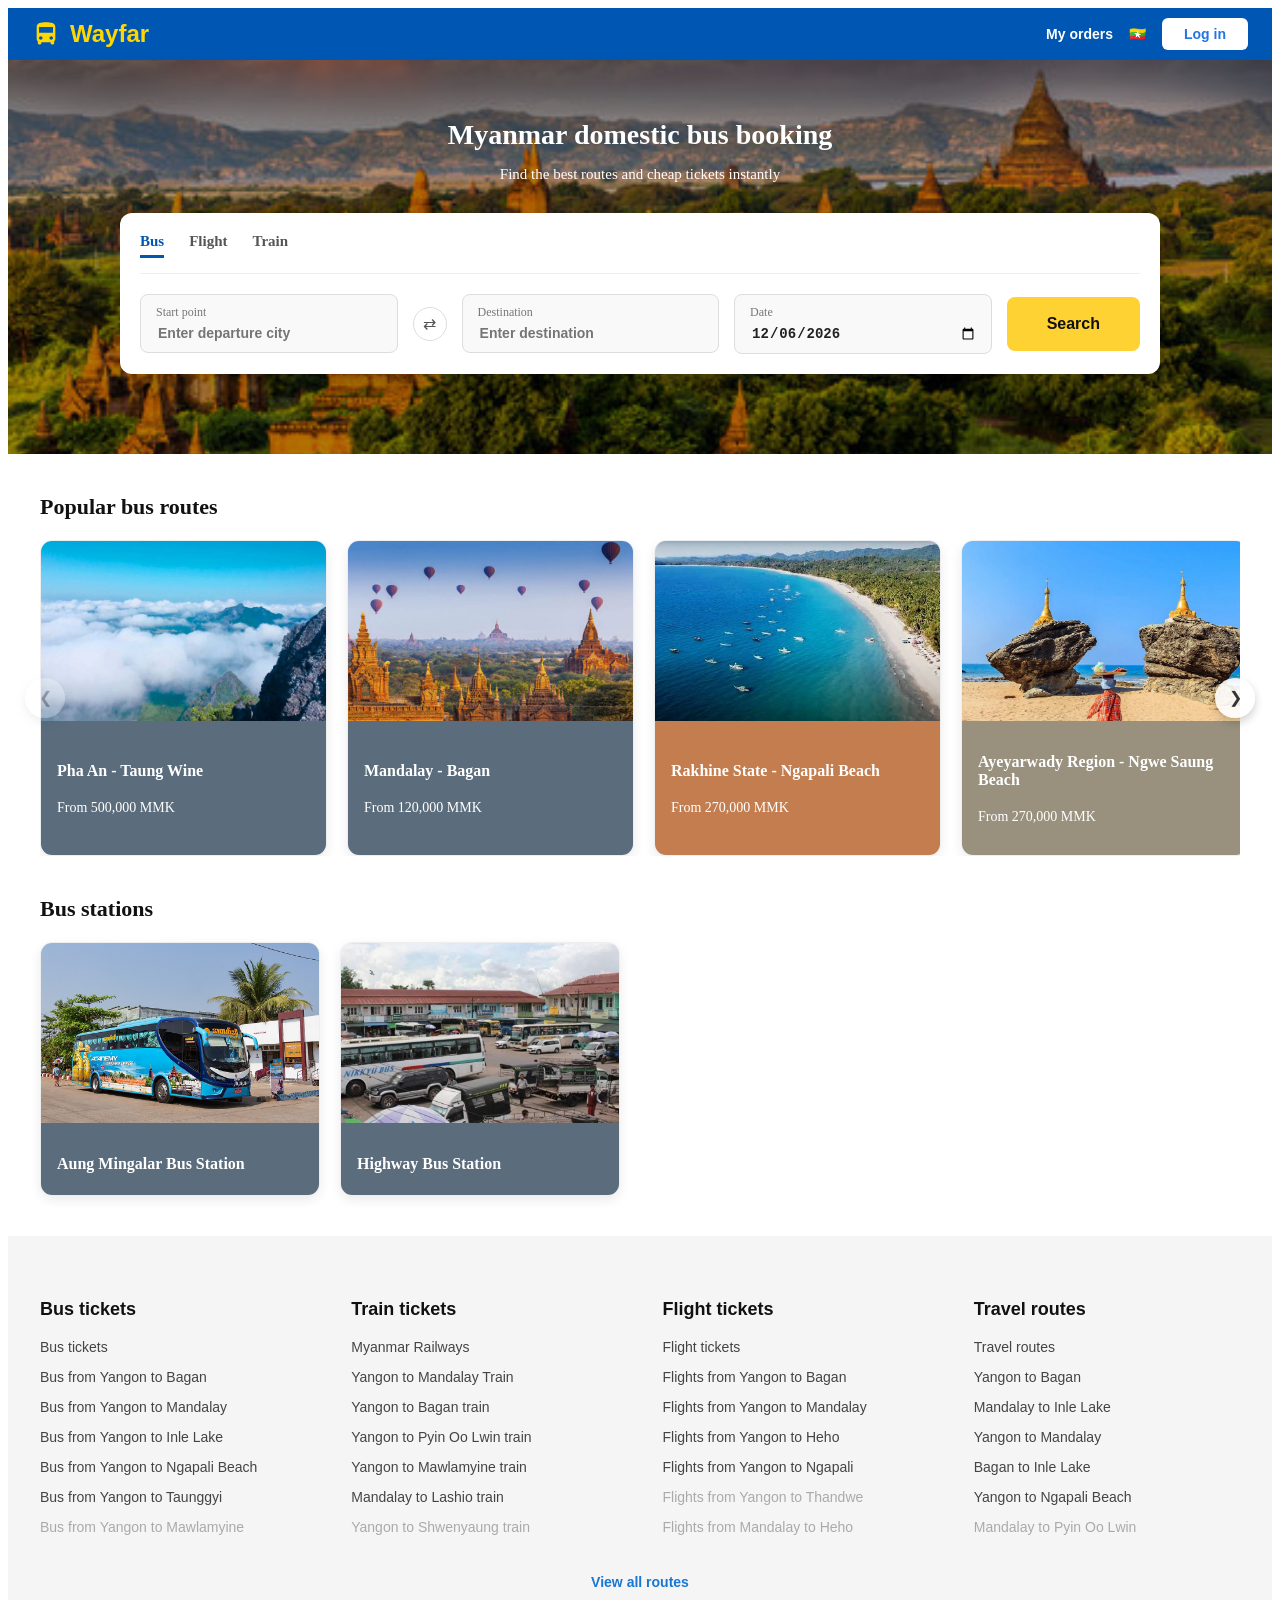
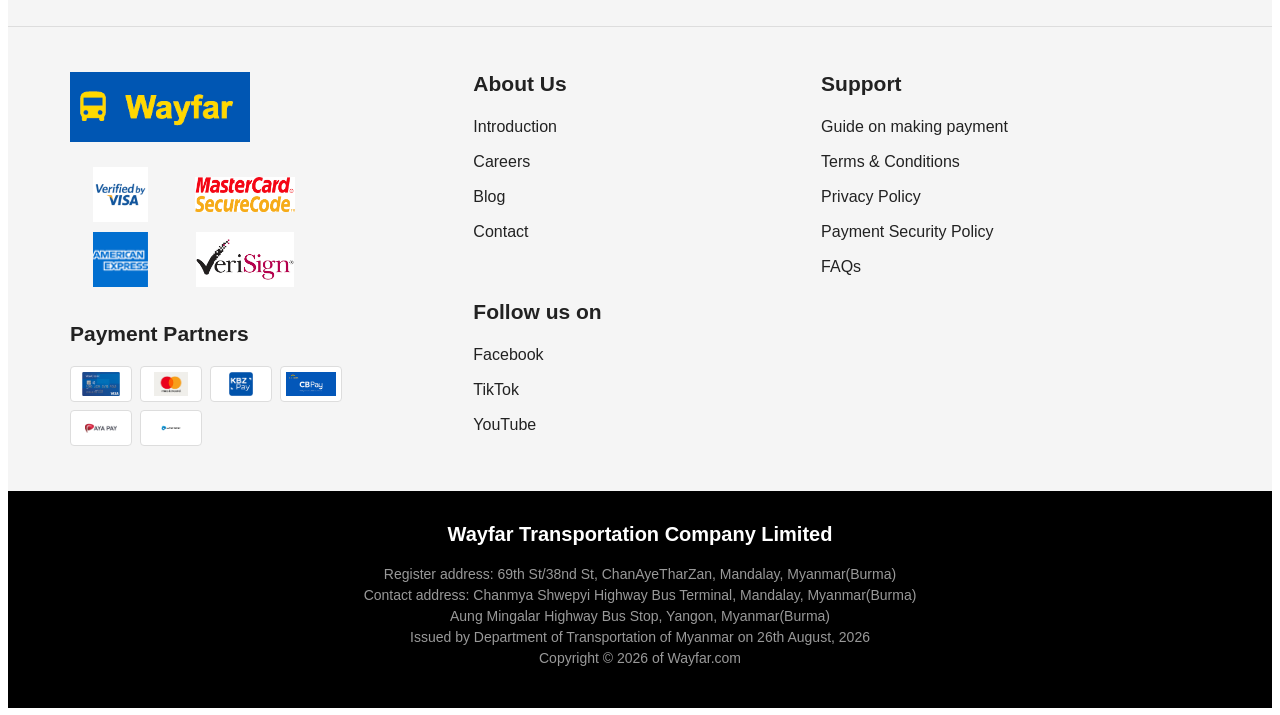
==== commit 27d52db7: "Fix image URL case sensitivity for Bagan route" ====
--- a/bus.html
+++ b/bus.html
@@ -64,7 +64,7 @@
                         </div>
                         <!-- Route Card 2 -->
                         <div class="route-card">
-                            <div class="route-img" style="background-image: url('./images/bagan.jpg');"></div>
+                            <div class="route-img" style="background-image: url('./images/Bagan.jpg');"></div>
                             <div class="route-info blue-bg">
                                 <h3>Mandalay - Bagan</h3>
                                 <p>From 120,000 MMK</p>
@@ -224,4 +224,4 @@
         </div>
     </div>
 </body>
-</html>+</html>
--- a/style.css
+++ b/style.css
@@ -716,7 +716,7 @@
 
 /* Modal Background Overlay */
 .modal-overlay {
-    display: none; 
+    display: none; /* Hidden by default */
     position: fixed;
     top: 0;
     left: 0;
@@ -1134,1451 +1134,4 @@
 .selected-summary {
     margin-bottom: 15px;
     color: #333;
-}
-
-/* Flight and Train */
-/* Container Layout */
-.offers-container {
-    max-width: 1200px;
-    margin: 30px auto;
-    padding: 0 20px;
-}
-
-.breadcrumb {
-    font-size: 13px;
-    color: #777;
-    margin-bottom: 24px;
-}
-
-.breadcrumb a {
-    color: #0056b3;
-    text-decoration: none;
-}
-
-.breadcrumb span {
-    color: #333;
-    font-weight: bold;
-}
-
-/* Attractive Offers Header */
-.offers-section {
-    margin-bottom: 35px;
-}
-
-.section-header {
-    display: flex;
-    justify-content: space-between;
-    align-items: center;
-    margin-bottom: 16px;
-}
-
-.section-header h2,
-.section-title {
-    font-size: 20px;
-    font-weight: bold;
-    color: #111;
-}
-
-.slider-nav {
-    display: flex;
-    gap: 8px;
-}
-
-.nav-btn {
-    width: 32px;
-    height: 32px;
-    border-radius: 50%;
-    border: 1px solid #ddd;
-    background-color: #fff;
-    color: #333;
-    font-size: 14px;
-    cursor: pointer;
-    display: flex;
-    align-items: center;
-    justify-content: center;
-    transition: background 0.2s;
-}
-
-.nav-btn:hover {
-    background-color: #f0f0f0;
-}
-
-/* Horizontal Voucher Tickets */
-.vouchers-scroll-container {
-    display: flex;
-    gap: 16px;
-    overflow-x: auto;
-    padding-bottom: 12px;
-}
-
-.vouchers-scroll-container::-webkit-scrollbar {
-    height: 6px;
-}
-
-.vouchers-scroll-container::-webkit-scrollbar-thumb {
-    background: #ccc;
-    border-radius: 4px;
-}
-
-.voucher-ticket {
-    flex: 0 0 260px;
-    display: flex;
-    background: #fff;
-    border: 1px solid #ddd;
-    border-radius: 10px;
-    overflow: hidden;
-    height: 82px;
-    box-shadow: 0 2px 6px rgba(0,0,0,0.04);
-    cursor: pointer;
-}
-
-.ticket-left {
-    width: 75px;
-    display: flex;
-    flex-direction: column;
-    align-items: center;
-    justify-content: center;
-    color: #ffffff;
-    padding: 6px;
-    text-align: center;
-}
-
-.blue-bg { background-color: #0056b3; }
-.dark-blue-bg { background-color: #0d2e5c; }
-.flash-sale-bg { background-color: #0066cc; }
-
-.ticket-left .icon { font-size: 14px; }
-.ticket-left .tag-text { font-size: 10px; font-weight: bold; margin-top: 2px; }
-.ticket-left .badge-percent {
-    font-size: 10px;
-    margin-top: 4px;
-    background: rgba(255, 255, 255, 0.25);
-    padding: 1px 6px;
-    border-radius: 8px;
-}
-
-.ticket-divider {
-    border-right: 2px dashed #ddd;
-    margin: 6px 0;
-}
-
-.ticket-right {
-    flex: 1;
-    padding: 8px 12px;
-    display: flex;
-    flex-direction: column;
-    justify-content: space-between;
-}
-
-.ticket-right h3 {
-    font-size: 14px;
-    font-weight: bold;
-    color: #111;
-    margin: 0;
-}
-
-.ticket-right p {
-    font-size: 11px;
-    color: #666;
-    margin: 0;
-    white-space: nowrap;
-    overflow: hidden;
-    text-overflow: ellipsis;
-}
-
-.ticket-right .expiry-date {
-    font-size: 10px;
-    color: #888;
-    font-weight: 600;
-}
-
-/* Flight Deals Section */
-.deals-section {
-    margin-bottom: 40px;
-}
-
-.deals-grid {
-    display: grid;
-    grid-template-columns: repeat(auto-fill, minmax(240px, 1fr));
-    gap: 20px;
-    margin-top: 16px;
-}
-
-.deal-card {
-background: #ffffff;
-    border-radius: 12px;
-    overflow: hidden;
-    box-shadow: 0 4px 12px rgba(0, 0, 0, 0.08);
-    border: 1px solid #eee;
-    display: flex;
-    flex-direction: column;
-    transition: transform 0.2s ease;
-    cursor: pointer;
-}
-
-.deal-card:hover {
-    transform: translateY(-3px);
-}
-
-.card-image {
-    height: 180px;
-    width: 100%;
-    background-color: #f0f0f0;
-}
-
-.card-image img {
-    width: 100%;
-    height: 100%;
-    object-fit: cover;
-    display: block;
-}
-
-.card-content {
-    padding: 14px;
-    font-weight: bold;
-}
-
-.card-content h3 {
-    font-size: 13px;
-    font-weight: bold;
-    color: #111;
-    line-height: 1.4;
-    text-transform: uppercase;
-}
-
-/* Voucher Drawer Modal Overlay */
-.voucher-modal-overlay {
-  position: fixed;
-  top: 0;
-  left: 0;
-  width: 100vw;
-  height: 100vh;
-  background-color: rgba(0, 0, 0, 0.4);
-  display: flex;
-  justify-content: flex-end;
-  z-index: 20000;
-  opacity: 0;
-  visibility: hidden;
-  transition: opacity 0.3s ease, visibility 0.3s ease;
-}
-
-.voucher-modal-overlay.active {
-  opacity: 1;
-  visibility: visible;
-}
-
-/* Right Sliding Drawer Panel */
-.voucher-drawer {
-  width: 100%;
-  max-width: 420px;
-  height: 100%;
-  background: #ffffff;
-  display: flex;
-  flex-direction: column;
-  box-shadow: -4px 0 15px rgba(0, 0, 0, 0.15);
-  transform: translateX(100%);
-  transition: transform 0.3s ease-in-out;
-}
-
-.voucher-modal-overlay.active .voucher-drawer {
-  transform: translateX(0);
-}
-
-/* Header */
-.drawer-header {
-  background-color: #0060c4;
-  color: #ffffff;
-  display: flex;
-  align-items: center;
-  gap: 12px;
-  padding: 16px;
-}
-
-.drawer-header .back-btn {
-  background: none;
-  border: none;
-  color: #ffffff;
-  font-size: 20px;
-  cursor: pointer;
-}
-
-.drawer-header h2 {
-  font-size: 16px;
-  font-weight: 700;
-  margin: 0;
-}
-
-/* Body */
-.drawer-body {
-  flex: 1;
-  overflow-y: auto;
-  padding: 16px;
-
-}
-
-.drawer-banner {
-  border-radius: 8px;
-  overflow: hidden;
-  height: 160px;
-  margin-bottom: 16px;
-}
-
-.drawer-banner img {
-  width: 100%;
-  height: 100%;
-  object-fit: cover;
-}
-
-.code-info-section {
-  border-bottom: 1px solid #f0f0f0;
-  padding-bottom: 16px;
-  margin-bottom: 16px;
-}
-
-.code-badge {
-  display: inline-block;
-  background-color: #ffd233;
-  color: #000;
-  font-weight: bold;
-  font-size: 13px;
-  padding: 4px 10px;
-  border-radius: 4px;
-  margin-bottom: 10px;
-}
-
-.code-info-section h3 {
-  font-size: 18px;
-  font-weight: bold;
-  margin-bottom: 4px;
-}
-
-.code-info-section p {
-  font-size: 13px;
-  color: #666;
-}
-
-/* Info Blocks */
-.info-block {
-  margin-bottom: 20px;
-  border-bottom: 1px solid #f0f0f0;
-  padding-bottom: 16px;
-}
-
-.info-block h4 {
-  font-size: 15px;
-  font-weight: 700;
-  margin-bottom: 10px;
-  color: #111;
-}
-
-.info-row {
-  display: flex;
-  align-items: center;
-  gap: 8px;
-  font-size: 13px;
-  color: #444;
-  margin-bottom: 6px;
-}
-
-.eligibility-list {
-  padding-left: 18px;
-  font-size: 12px;
-  color: #555;
-  line-height: 1.6;
-}
-
-.eligibility-list li {
-  margin-bottom: 6px;
-}
-/* Sticky Footer CTA */
-.drawer-footer {
-  padding: 16px;
-  border-top: 1px solid #eee;
-  background: #fff;
-}
-
-.apply-code-btn {
-  width: 100%;
-  background-color: #ffd233;
-  color: #111;
-  border: none;
-  border-radius: 8px;
-  padding: 14px;
-  font-size: 14px;
-  font-weight: bold;
-  cursor: pointer;
-  transition: background 0.2s;
-}
-
-.apply-code-btn:hover {
-  background-color: #ffc107;
-}
-
-/* ==========================================
-   TRAIN PAGE LAYOUT & FILTER STYLES
-   ========================================== */
-
-/* Main Container Adjustments */
-.main-content {
-    max-width: 1200px;
-    margin: 40px auto;
-    padding: 0 20px;
-}
-
-.main-content h2 {
-    font-size: 22px;
-    font-weight: bold;
-    color: #111111;
-    margin-bottom: 6px;
-}
-
-/* Category Filter Buttons Container */
-.filter-container {
-    display: flex;
-    gap: 12px;
-    flex-wrap: wrap;
-    margin-bottom: 25px;
-}
-
-.tab-btn {
-    background-color: #f0f2f5;
-    color: #444444;
-    border: none;
-    border-radius: 20px;
-    padding: 10px 20px;
-    font-size: 14px;
-    font-weight: bold;
-    cursor: pointer;
-    transition: all 0.2s ease;
-}
-
-.tab-btn:hover {
-    background-color: #e4e6eb;
-}
-
-.tab-btn.active {
-    background-color: #0056b3;
-    color: #ffffff;
-}
-
-.tab-btn.express-btn {
-    background-color: #fff8e1;
-    color: #b78103;
-    border: 1px solid #ffe082;
-}
-
-.tab-btn.express-btn:hover {
-    background-color: #ffecb3;
-}
-
-.tab-btn.express-btn.active {
-    background-color: #ffb300;
-    color: #ffffff;
-    border-color: #ffb300;
-}
-
-/* Routes Grid Layout */
-.routes-grid {
-    display: grid;
-    grid-template-columns: repeat(auto-fill, minmax(320px, 1fr));
-    gap: 20px;
-}
-
-/* Individual Ticket Card */
-.ticket-card {
-    background: #ffffff;
-    border: 1px solid #e0e0e0;
-    border-radius: 12px;
-    padding: 18px 20px;
-    display: flex;
-    justify-content: space-between;
-    align-items: center;
-    box-shadow: 0 2px 8px rgba(0, 0, 0, 0.04);
-    transition: transform 0.2s ease, box-shadow 0.2s ease;
-}
-
-.ticket-card:hover {
-    transform: translateY(-2px);
-    box-shadow: 0 4px 12px rgba(0, 0, 0, 0.08);
-}
-
-.ticket-card h3 {
-    font-size: 16px;
-    font-weight: bold;
-    color: #111111;
-    margin-bottom: 6px;
-}
-
-.ticket-card p {
-    font-size: 13px;
-    color: #666666;
-    margin: 0;
-}
-
-.book-btn {
-    background-color: #fff3c4;
-    color: #8a6300;
-    border: none;
-    padding: 9px 16px;
-    border-radius: 8px;
-    font-weight: bold;
-    font-size: 13px;
-    cursor: pointer;
-    transition: background-color 0.2s ease;
-}
-
-.book-btn:hover {
-    background-color: #ffd233;
-    color: #111111;
-}
-
-/* ==========================================
-   SIDE DRAWER VOUCHER MODAL STYLES
-   ========================================== */
-
-.drawer-overlay {
-    position: fixed;
-    top: 0;
-    left: 0;
-    width: 100vw;
-    height: 100vh;
-    background-color: rgba(0, 0, 0, 0.4);
-    display: flex;
-    justify-content: flex-end;
-    z-index: 20000;
-    opacity: 0;
-    visibility: hidden;
-transition: opacity 0.3s ease, visibility 0.3s ease;
-}
-
-.drawer-overlay.active {
-    opacity: 1;
-    visibility: visible;
-}
-
-.drawer-content {
-    width: 100%;
-    max-width: 400px;
-    height: 100%;
-    background: #ffffff;
-    display: flex;
-    flex-direction: column;
-    box-shadow: -4px 0 15px rgba(0, 0, 0, 0.15);
-    transform: translateX(100%);
-    transition: transform 0.3s ease-in-out;
-}
-
-.drawer-overlay.active .drawer-content {
-    transform: translateX(0);
-}
-
-.drawer-header {
-    background-color: #0056b3;
-    color: #ffffff;
-    display: flex;
-    align-items: center;
-    gap: 12px;
-    padding: 16px 20px;
-}
-
-.drawer-header h3 {
-    font-size: 16px;
-    font-weight: bold;
-    color: #ffffff;
-    margin: 0;
-}
-
-.close-arrow {
-    background: none;
-    border: none;
-    color: #ffffff;
-    font-size: 20px;
-    cursor: pointer;
-    padding: 0;
-    line-height: 1;
-}
-
-.drawer-body h2 {
-    font-size: 20px;
-    font-weight: bold;
-    color: #111111;
-    margin-bottom: 4px;
-}
-
-.drawer-body h4 {
-    font-size: 15px;
-    font-weight: bold;
-    color: #222222;
-    margin-bottom: 8px;
-}
-
-.drawer-body p {
-    font-size: 13px;
-    color: #555555;
-    margin-bottom: 6px;
-}
-/* ==========================================
-   FULL DETAIL DEAL MODAL (Vexere Style)
-   ========================================== */
-
-.full-modal-overlay {
-    position: fixed;
-    top: 0;
-    left: 0;
-    width: 100vw;
-    height: 100vh;
-    background-color: #ffffff;
-    z-index: 99999;
-    display: none;
-    overflow-y: auto;
-}
-
-.full-modal-overlay.active {
-    display: block;
-}
-
-.full-modal-container {
-    max-width: 800px;
-    margin: 0 auto;
-    padding: 20px 20px 60px 20px;
-    font-family: Arial, sans-serif;
-    color: #333333;
-}
-
-.full-modal-header {
-    margin-bottom: 15px;
-    padding-bottom: 10px;
-    border-bottom: 1px solid #eeeeee;
-}
-
-.back-link {
-    background: none;
-    border: none;
-    color: #0066cc;
-    font-size: 15px;
-    font-weight: bold;
-    cursor: pointer;
-    padding: 0;
-}
-
-.back-link:hover {
-    text-decoration: underline;
-}
-
-.deal-breadcrumb {
-    font-size: 13px;
-    color: #0066cc;
-    margin-bottom: 12px;
-}
-
-.deal-title {
-    font-size: 24px;
-    font-weight: bold;
-    color: #111111;
-    margin-bottom: 20px;
-    text-transform: uppercase;
-    line-height: 1.3;
-}
-
-.deal-banner-wrapper {
-    width: 100%;
-    border-radius: 12px;
-    overflow: hidden;
-    margin-bottom: 20px;
-    box-shadow: 0 4px 12px rgba(0, 0, 0, 0.08);
-}
-
-.deal-banner-wrapper img {
-    width: 100%;
-    height: auto;
-    display: block;
-}
-
-.deal-body-text {
-    font-size: 14px;
-    line-height: 1.6;
-    color: #333333;
-    margin-bottom: 20px;
-}
-
-.deal-section-header {
-    font-weight: bold;
-    font-size: 15px;
-    margin-top: 25px;
-    margin-bottom: 12px;
-    color: #111111;
-}
-
-.deal-list-simple {
-    list-style: none;
-    padding: 0;
-    margin: 0 0 20px 0;
-}
-
-.deal-list-simple li {
-    margin-bottom: 8px;
-    font-size: 14px;
-    line-height: 1.5;
-}
-/* Green Checkmark List */
-.deal-check-list {
-    list-style: none;
-    padding: 0;
-    margin: 0 0 20px 0;
-}
-
-.deal-check-list li {
-    position: relative;
-    padding-left: 28px;
-    margin-bottom: 10px;
-    font-size: 14px;
-    line-height: 1.5;
-}
-
-.deal-check-list li::before {
-    content: "✔";
-    position: absolute;
-    left: 0;
-    top: 0;
-    color: #2e7d32;
-    background-color: #e8f5e9;
-    width: 18px;
-    height: 18px;
-    border-radius: 4px;
-    display: flex;
-    align-items: center;
-    justify-content: center;
-    font-size: 11px;
-    font-weight: bold;
-}
-
-/* Step-by-Step Number Icons */
-.step-list {
-    list-style: none;
-    padding: 0;
-    margin: 0 0 20px 0;
-}
-
-.step-list li {
-    display: flex;
-    align-items: flex-start;
-    gap: 10px;
-    margin-bottom: 12px;
-    font-size: 14px;
-    line-height: 1.5;
-}
-
-.step-number {
-    background-color: #1976d2;
-    color: #ffffff;
-    font-weight: bold;
-    font-size: 12px;
-    width: 20px;
-    height: 20px;
-    border-radius: 4px;
-    display: flex;
-    align-items: center;
-    justify-content: center;
-    flex-shrink: 0;
-    margin-top: 2px;
-}
-
-/* Regulations List */
-.regulations-list {
-    padding-left: 20px;
-    margin-bottom: 25px;
-}
-
-.regulations-list li {
-    margin-bottom: 8px;
-    font-size: 13.5px;
-    color: #444444;
-    line-height: 1.5;
-}
-
-.deal-footer-cta {
-    margin-top: 20px;
-    font-size: 14px;
-}
-
-.cta-link-btn {
-    background: none;
-    border: none;
-    color: #0066cc;
-    font-weight: bold;
-    text-decoration: underline;
-    cursor: pointer;
-    font-size: 14px;
-    padding: 0;
-}
-/* ==========================================
-   TRAIN TICKET DETAIL MODAL (Vexere Style)
-   ========================================== */
-
-/* Announcement top bar */
-.announcement-bar {
-    background-color: #fff8e1;
-    color: #d84315;
-    padding: 10px 16px;
-    font-size: 13.5px;
-    font-weight: 500;
-    display: flex;
-    justify-content: space-between;
-    align-items: center;
-    border-radius: 6px;
-    margin-bottom: 20px;
-}
-
-.announcement-bar a {
-    color: #d84315;
-    font-weight: bold;
-    text-decoration: underline;
-}
-
-/* Horizontal Search Bar */
-.train-search-bar {
-    display: flex;
-    align-items: center;
-    gap: 12px;
-    background: #ffffff;
-    border: 1px solid #e0e0e0;
-    padding: 14px;
-    border-radius: 10px;
-    box-shadow: 0 4px 12px rgba(0,0,0,0.05);
-    margin-bottom: 15px;
-}
-
-.search-input-item {
-    flex: 1;
-    display: flex;
-    flex-direction: column;
-}
-
-.search-input-item label {
-    font-size: 11px;
-    color: #757575;
-    text-transform: uppercase;
-}
-
-.search-input-item input {
-    border: none;
-    border-bottom: 1px solid #ccc;
-    padding: 4px 0;
-    font-size: 14px;
-    font-weight: bold;
-    outline: none;
-}
-
-.search-input-item small {
-    font-size: 11px;
-    color: #9e9e9e;
-}
-
-.search-yellow-btn, .book-yellow-btn {
-    background-color: #ffc107;
-    color: #111;
-    border: none;
-    font-weight: bold;
-    padding: 10px 24px;
-border-radius: 6px;
-    cursor: pointer;
-    font-size: 14px;
-    transition: background-color 0.2s;
-}
-
-.search-yellow-btn:hover, .book-yellow-btn:hover {
-    background-color: #ffb300;
-}
-
-/* Passenger Types Row */
-.passenger-types-bar {
-    display: flex;
-    align-items: center;
-    flex-wrap: wrap;
-    gap: 8px;
-    margin-bottom: 25px;
-    font-size: 12.5px;
-}
-
-.passenger-types-bar .tag {
-    background: #f5f5f5;
-    padding: 4px 10px;
-    border-radius: 20px;
-    display: inline-flex;
-    align-items: center;
-    gap: 4px;
-}
-
-.passenger-types-bar .badge {
-    background: #e53935;
-    color: #fff;
-    font-size: 10px;
-    padding: 1px 5px;
-    border-radius: 10px;
-}
-
-.discount-note {
-    color: #2e7d32;
-    font-weight: 500;
-    margin-left: auto;
-}
-
-/* Discount Mini Cards */
-.discounts-flex {
-    display: flex;
-    gap: 12px;
-    margin: 15px 0 25px 0;
-    overflow-x: auto;
-}
-
-.discount-mini-card {
-    display: flex;
-    border: 1px solid #e0e0e0;
-    border-radius: 8px;
-    overflow: hidden;
-    min-width: 220px;
-    background: #fff;
-}
-
-.discount-mini-card .card-left {
-    background: #1976d2;
-    color: #fff;
-    padding: 12px;
-    font-size: 11px;
-    font-weight: bold;
-    display: flex;
-    align-items: center;
-    justify-content: center;
-    width: 70px;
-    text-align: center;
-}
-
-.discount-mini-card .card-right {
-    padding: 8px 12px;
-}
-
-.discount-mini-card .card-right strong {
-    font-size: 13px;
-    display: block;
-}
-
-.discount-mini-card .card-right p {
-    font-size: 11px;
-    color: #666;
-    margin: 2px 0 0 0;
-}
-
-/* Table Design */
-.realtime-train-table {
-    width: 100%;
-    border-collapse: collapse;
-    margin: 15px 0;
-}
-
-.realtime-train-table th {
-    background-color: #f5f5f5;
-    text-align: left;
-    padding: 12px;
-    font-size: 13px;
-    color: #666;
-}
-
-.realtime-train-table td {
-    padding: 14px 12px;
-    border-bottom: 1px solid #eeeeee;
-    font-size: 13.5px;
-}
-
-.realtime-train-table p {
-    margin: 2px 0 0 0;
-    font-size: 11px;
-    color: #888;
-}
-
-.realtime-train-table .price {
-    color: #1976d2;
-    font-size: 15px;
-}
-
-/* Trust Features */
-.trust-features-grid {
-    display: grid;
-    grid-template-columns: repeat(auto-fit, minmax(170px, 1fr));
-    gap: 20px;
-    margin: 35px 0;
-    text-align: center;
-}
-
-.trust-features-grid .f-icon {
-    font-size: 28px;
-    margin-bottom: 8px;
-    display: block;
-}
-
-.trust-features-grid h4 {
-    font-size: 14px;
-    margin: 0 0 6px 0;
-}
-
-.trust-features-grid p {
-    font-size: 12px;
-    color: #666;
-    margin: 0;
-    line-height: 1.4;
-}
-
-/* Info Summary Table */
-.info-summary-table {
-    width: 100%;
-    border: 1px solid #e0e0e0;
-    border-collapse: collapse;
-    margin-top: 15px;
-}
-
-.info-summary-table td {
-    padding: 10px 14px;
-    border-bottom: 1px solid #e0e0e0;
-    font-size: 13.5px;
-}
-
-.info-summary-table tr td:first-child {
-    background-color: #fafafa;
-    width: 35%;
-    color: #555;
-}
-
-/* Seat Classes Cards */
-.seat-class-card {
-    display: flex;
-gap: 20px;
-    margin: 20px 0;
-    padding-bottom: 20px;
-    border-bottom: 1px solid #eee;
-}
-
-.seat-class-card .class-info {
-    flex: 1;
-}
-
-.seat-class-card .class-img {
-    width: 300px;
-    border-radius: 8px;
-    overflow: hidden;
-}
-
-.seat-class-card .class-img img {
-    width: 100%;
-    height: 100%;
-    object-fit: cover;
-}
-
-/* Sticky Bottom Bar */
-.sticky-bottom-bar {
-    position: fixed;
-    bottom: 20px;
-    left: 50%;
-    transform: translateX(-50%);
-    background-color: #ffc107;
-    color: #111;
-    padding: 10px 20px;
-    border-radius: 30px;
-    box-shadow: 0 4px 16px rgba(0,0,0,0.2);
-    display: flex;
-    align-items: center;
-    gap: 15px;
-    z-index: 100000;
-}
-
-.sticky-bottom-bar .bar-info {
-    display: flex;
-    flex-direction: column;
-    font-size: 12px;
-}
-
-.sticky-bottom-bar .bar-info strong {
-    font-size: 13.5px;
-}
-
-.close-bar-btn {
-    background: none;
-    border: none;
-    font-size: 14px;
-    cursor: pointer;
-    opacity: 0.7;
-}
-.stations-grid {
-    display: flex;
-    gap: 20px;
-}
-
-.station-card-link {
-    text-decoration: none;
-    color: inherit;
-    width: 280px; /* Matches the exact width of your route cards */
-    flex-shrink: 0;
-}
-
-/* Search Results Styles */
-.results-section {
-    max-width: 900px;
-    margin: 40px auto;
-    padding: 0 20px;
-}
-
-.results-summary-card {
-    background: #fff;
-    padding: 20px;
-    border-radius: 8px;
-    box-shadow: 0 2px 5px rgba(0,0,0,0.05);
-    margin-bottom: 25px;
-    display: flex;
-    flex-direction: column;
-    gap: 10px;
-}
-
-.results-summary-card h2 {
-    margin: 0;
-    color: #333;
-    font-size: 24px;
-}
-
-.results-summary-card p {
-    margin: 0;
-    color: #666;
-}
-
-.result-actions {
-    display: flex;
-    gap: 15px;
-    margin-top: 10px;
-}
-
-.back-home-btn, .modify-search-btn {
-    text-decoration: none;
-    padding: 8px 16px;
-    border-radius: 4px;
-    font-size: 14px;
-    font-weight: 500;
-    display: inline-block;
-}
-
-.back-home-btn {
-    background-color: #f0f0f0;
-    color: #333;
-}
-
-.back-home-btn:hover {
-    background-color: #e0e0e0;
-}
-
-.modify-search-btn {
-    background-color: #ffc107;
-    color: #333;
-}
-
-.modify-search-btn:hover {
-    background-color: #e0a800;
-}
-
-.bus-list-container {
-    display: flex;
-    flex-direction: column;
-    gap: 15px;
-}
-
-.bus-result-card {
-    display: flex;
-    align-items: center;
-    background: #fff;
-    border-radius: 8px;
-    padding: 20px;
-    box-shadow: 0 2px 5px rgba(0,0,0,0.05);
-    gap: 20px;
-}
-
-.bus-img {
-    width: 140px;
-    height: 100px;
-    background-size: cover;
-    background-position: center;
-    border-radius: 6px;
-    flex-shrink: 0;
-}
-
-.bus-info {
-    flex-grow: 1;
-}
-
-.bus-info h3 {
-    margin: 0 0 5px 0;
-    color: #222;
-    font-size: 18px;
-}
-
-.bus-type, .departure-time {
-    margin: 0 0 3px 0;
-    color: #666;
-    font-size: 14px;
-}
-
-.bus-pricing {
-    text-align: right;
-}
-
-.price {
-    display: block;
-    font-size: 20px;
-    font-weight: bold;
-    color: #d9534f;
-    margin-bottom: 10px;
-}
-.book-now-btn {
-    background-color: #007bff;
-    color: white;
-    border: none;
-    padding: 8px 16px;
-    border-radius: 4px;
-    cursor: pointer;
-    font-weight: 500;
-}
-
-.book-now-btn:hover {
-    background-color: #0056b3;
-}
-
-/* For Flight */
-.city-list {
-    list-style: none;
-    padding-left: 0;
-    margin: 0;
-}
-
-.city-list li {
-    padding: 12px 15px;
-    cursor: pointer;
-    border-bottom: 1px solid #f0f0f0;
-    transition: background 0.2s ease;
-}
-
-.city-list li:hover {
-    background-color: #f8f9fa;
-}
-.flight-result-card {
-    display: flex;
-    background: #ffffff;
-    border-radius: 12px;
-    overflow: hidden;
-    box-shadow: 0 4px 15px rgba(0, 0, 0, 0.05);
-    margin-bottom: 20px;
-    border: 1px solid #eaeaea;
-    transition: transform 0.2s ease, box-shadow 0.2s ease;
-}
-
-.flight-result-card:hover {
-    transform: translateY(-2px);
-    box-shadow: 0 6px 20px rgba(0, 0, 0, 0.08);
-}
-
-.flight-card-image {
-    width: 220px;
-    min-height: 140px;
-    background-size: cover;
-    background-position: center;
-    position: relative;
-    display: flex;
-    align-items: flex-start;
-    padding: 12px;
-}
-
-/* Subtle dark gradient overlay to make text badge pop over the background image */
-.flight-card-image::after {
-    content: '';
-    position: absolute;
-    inset: 0;
-    background: linear-gradient(to bottom, rgba(0,0,0,0.3), transparent);
-    z-index: 1;
-}
-
-.airline-badge {
-    position: relative;
-    z-index: 2;
-    background: rgba(255, 255, 255, 0.9);
-    padding: 4px 10px;
-    font-weight: bold;
-    font-size: 12px;
-    border-radius: 6px;
-    color: #333;
-    box-shadow: 0 2px 4px rgba(0,0,0,0.1);
-}
-
-.flight-card-content {
-    display: flex;
-    justify-content: space-between;
-    align-items: center;
-    flex: 1;
-    padding: 20px;
-}
-
-.flight-info h3 {
-    margin: 0 0 6px 0;
-    font-size: 18px;
-    color: #222;
-}
-
-.flight-type {
-    color: #666;
-    font-size: 14px;
-    margin-bottom: 4px;
-}
-
-.departure-time {
-    color: #007bff;
-    font-weight: 500;
-    font-size: 14px;
-    margin: 0;
-}
-
-.flight-pricing {
-    text-align: right;
-}
-
-.flight-pricing .price {
-    display: block;
-    font-size: 20px;
-    font-weight: bold;
-    color: #2c3e50;
-    margin-bottom: 10px;
-}
-
-/* Responsive adjustment for smaller screens */
-@media (max-width: 768px) {
-    .flight-result-card {
-        flex-direction: column;
-    }
-    .flight-card-image {
-        width: 100%;
-        height: 120px;
-    }
-    .flight-card-content {
-        flex-direction: column;
-        align-items: flex-start;
-        gap: 15px;
-    }
-    .flight-pricing {
-        width: 100%;
-        display: flex;
-        justify-content: space-between;
-        align-items: center;
-    }
-}
-/* For Train */
-.train-result-card {
-    display: flex;
-    background: #ffffff;
-    border-radius: 12px;
-    overflow: hidden;
-    box-shadow: 0 4px 15px rgba(0, 0, 0, 0.05);
-    margin-bottom: 20px;
-    border: 1px solid #eaeaea;
-    transition: transform 0.2s ease, box-shadow 0.2s ease;
-}
-
-.train-result-card:hover {
-    transform: translateY(-2px);
-    box-shadow: 0 6px 20px rgba(0, 0, 0, 0.08);
-}
-
-.train-card-image {
-    width: 220px;
-    min-height: 140px;
-    background-size: cover;
-    background-position: center;
-    position: relative;
-    display: flex;
-    align-items: flex-start;
-    padding: 12px;
-}
-
-/* Subtle dark gradient overlay to make text badge pop over the background image */
-.train-card-image::after {
-    content: '';
-    position: absolute;
-    inset: 0;
-    background: linear-gradient(to bottom, rgba(0,0,0,0.3), transparent);
-    z-index: 1;
-}
-
-.train-badge {
-    position: relative;
-    z-index: 2;
-    background: rgba(255, 255, 255, 0.9);
-    padding: 4px 10px;
-    font-weight: bold;
-    font-size: 12px;
-    border-radius: 6px;
-    color: #333;
-    box-shadow: 0 2px 4px rgba(0,0,0,0.1);
-}
-
-.train-card-content {
-    display: flex;
-    justify-content: space-between;
-    align-items: center;
-    flex: 1;
-    padding: 20px;
-}
-
-.train-info h3 {
-    margin: 0 0 6px 0;
-    font-size: 18px;
-    color: #222;
-}
-
-.train-type {
-    color: #666;
-    font-size: 14px;
-    margin-bottom: 4px;
-}
-
-.departure-time {
-    color: #007bff;
-    font-weight: 500;
-    font-size: 14px;
-    margin: 0;
-}
-
-.train-pricing {
-    text-align: right;
-}
-
-.train-pricing .price {
-    display: block;
-    font-size: 20px;
-    font-weight: bold;
-    color: #2c3e50;
-    margin-bottom: 10px;
-}
-
-/* Responsive adjustment for mobile screens */
-@media (max-width: 768px) {
-    .train-result-card {
-        flex-direction: column;
-    }
-    .train-card-image {
-        width: 100%;
-        height: 120px;
-    }
-    .train-card-content {
-        flex-direction: column;
-        align-items: flex-start;
-        gap: 15px;
-    }
-    .train-pricing {
-        width: 100%;
-        display: flex;
-        justify-content: space-between;
-        align-items: center;
-    }
-}
-
-/* For bus modal */
+}
